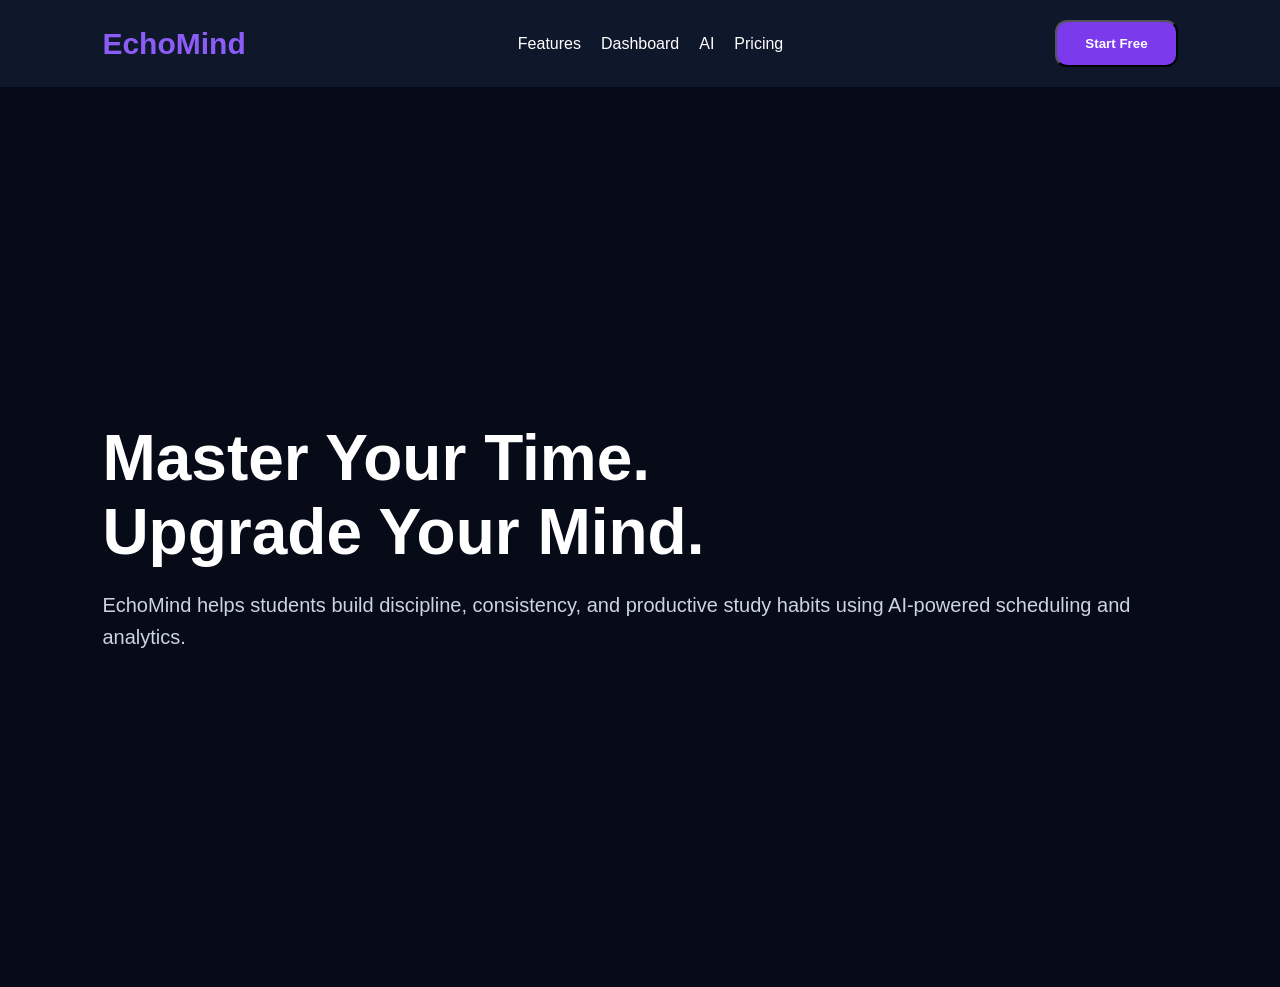
==== index.html @ 21b92cd4 "Refactor index.html for improved semantics Updated HTML structure by closing self-closing tags and r" ====
<!DOCTYPE html>
<html lang="en">
<head>
  <meta charset="UTF-8" />
  <meta name="viewport" content="width=device-width, initial-scale=1.0" />

  <title>EchoMind</title>

  <link rel="stylesheet" href="style.css" />

  <link rel="preconnect" href="https://fonts.googleapis.com">
  <link rel="preconnect" href="https://fonts.gstatic.com" crossorigin>

  <link href="https://fonts.googleapis.com/css2?family=Inter:wght@300;400;500;600;700;800&display=swap" rel="stylesheet">
</head>
<body>

  <header class="navbar">
    <div class="logo">EchoMind</div>

    <nav>
      <a href="#features">Features</a>
      <a href="#dashboard">Dashboard</a>
      <a href="#ai">AI</a>
      <a href="#pricing">Pricing</a>
    </nav>

    <button class="nav-btn">Start Free</button>
  </header>

  <section class="hero">

    <div class="hero-content">
      <h1>
        Master Your Time.<br>
        Upgrade Your Mind.
      </h1>

      <p>
        EchoMind helps students build discipline,
        consistency, and productive study habits using
        AI-powered scheduling and analytics.
      </p>

</html>
---- style.css ----
html{
  scroll-behavior:smooth;
}

*{
  margin:0;
  padding:0;
  box-sizing:border-box;
}

body{
  font-family:Arial,sans-serif;
  background:#070b17;
  color:white;
  overflow-x:hidden;
}

/* GLOW */

.bg-glow{
  position:fixed;
  width:600px;
  height:600px;
  background:#7c3aed;
  filter:blur(200px);
  opacity:0.25;
  top:-200px;
  right:-100px;
  z-index:-1;
}

/* NAVBAR */

.navbar{
  display:flex;
  justify-content:space-between;
  align-items:center;
  padding:20px 8%;
  background:#0f172a;
  position:sticky;
  top:0;
}

.logo{
  font-size:30px;
  font-weight:bold;
  color:#8b5cf6;
}

nav{
  display:flex;
  gap:20px;
}

nav a{
  color:white;
  text-decoration:none;
}

/* BUTTONS */

a{
  text-decoration:none;
}

.primary-btn,
.secondary-btn,
.nav-btn{
  display:inline-block;
  padding:14px 28px;
  border-radius:12px;
  font-weight:bold;
  transition:0.3s;
}

.primary-btn,
.nav-btn{
  background:#7c3aed;
  color:white;
}

.secondary-btn{
  border:1px solid white;
  color:white;
  background:transparent;
}

.primary-btn:hover,
.secondary-btn:hover,
.nav-btn:hover{
  transform:translateY(-3px);
}

/* HERO */

.hero{
  min-height:100vh;
  display:flex;
  justify-content:space-between;
  align-items:center;
  gap:50px;
  padding:100px 8%;
}

.hero-content{
  flex:1;
}

.hero h1{
  font-size:64px;
  margin-bottom:20px;
}

.hero p{
  font-size:20px;
  color:#cbd5e1;
  line-height:1.6;
}

.hero-buttons{
  margin-top:30px;
  display:flex;
  gap:20px;
}

.dashboard-preview{
  flex:1;
  display:flex;
  flex-direction:column;
  gap:20px;
}

.dashboard-card{
  background:#111827;
  padding:30px;
  border-radius:20px;
}

/* PROGRESS */

.progress-bar{
  width:100%;
  height:12px;
  background:#1e293b;
  border-radius:20px;
  margin:20px 0;
}

.progress{
  width:82%;
  height:100%;
  background:#22d3ee;
  border-radius:20px;
}

/* SECTIONS */

.features,
.dashboard-section,
.ai-section,
.testimonials,
.pricing,
.cta{
  padding:100px 8%;
}

.features h2,
.dashboard-section h2,
.ai-section h2,
.testimonials h2,
.pricing h2,
.cta h2{
  text-align:center;
  margin-bottom:50px;
  font-size:42px;
}

/* GRIDS */

.feature-grid,
.testimonial-grid,
.pricing-grid{
  display:grid;
  grid-template-columns:repeat(auto-fit,minmax(250px,1fr));
  gap:20px;
}

/* CARDS */

.feature-card,
.testimonial-card,
.price-card,
.chart-card,
.stat-box,
.chat-box{
  background:#111827;
  padding:30px;
  border-radius:20px;
  transition:0.3s;
}

.feature-card:hover,
.testimonial-card:hover,
.price-card:hover,
.dashboard-card:hover{
  transform:translateY(-10px);
}

/* DASHBOARD */

.dashboard-ui{
  display:flex;
  gap:20px;
}

.sidebar{
  width:220px;
  background:#111827;
  border-radius:20px;
  padding:30px;
}

.sidebar p{
  margin-bottom:20px;
}

.main-panel{
  flex:1;
}

.fake-chart{
  height:220px;
  border-radius:20px;
  margin-top:20px;
  background:linear-gradient(135deg,#7c3aed,#22d3ee);
}

.stats-grid{
  margin-top:20px;
  display:grid;
  grid-template-columns:repeat(auto-fit,minmax(200px,1fr));
  gap:20px;
}

/* AI CHAT */

.chat-box{
  max-width:700px;
  margin:auto;
}

.message{
  padding:18px;
  border-radius:16px;
  margin-bottom:20px;
}

.student{
  background:#1e293b;
}

.ai{
  background:#7c3aed;
}

/* FEATURED */

.featured{
  border:2px solid #22d3ee;
}

/* CTA */

.cta{
  text-align:center;
}

/* FOOTER */

footer{
  text-align:center;
  padding:50px;
  background:#0f172a;
}

/* MOBILE */

@media(max-width:900px){

  .hero{
    flex-direction:column;
    text-align:center;
  }

  .hero h1{
    font-size:42px;
  }

  .hero-buttons{
    justify-content:center;
  }

  .dashboard-ui{
    flex-direction:column;
  }

  nav{
    display:none;
  }

  .sidebar{
    width:100%;
  }

}
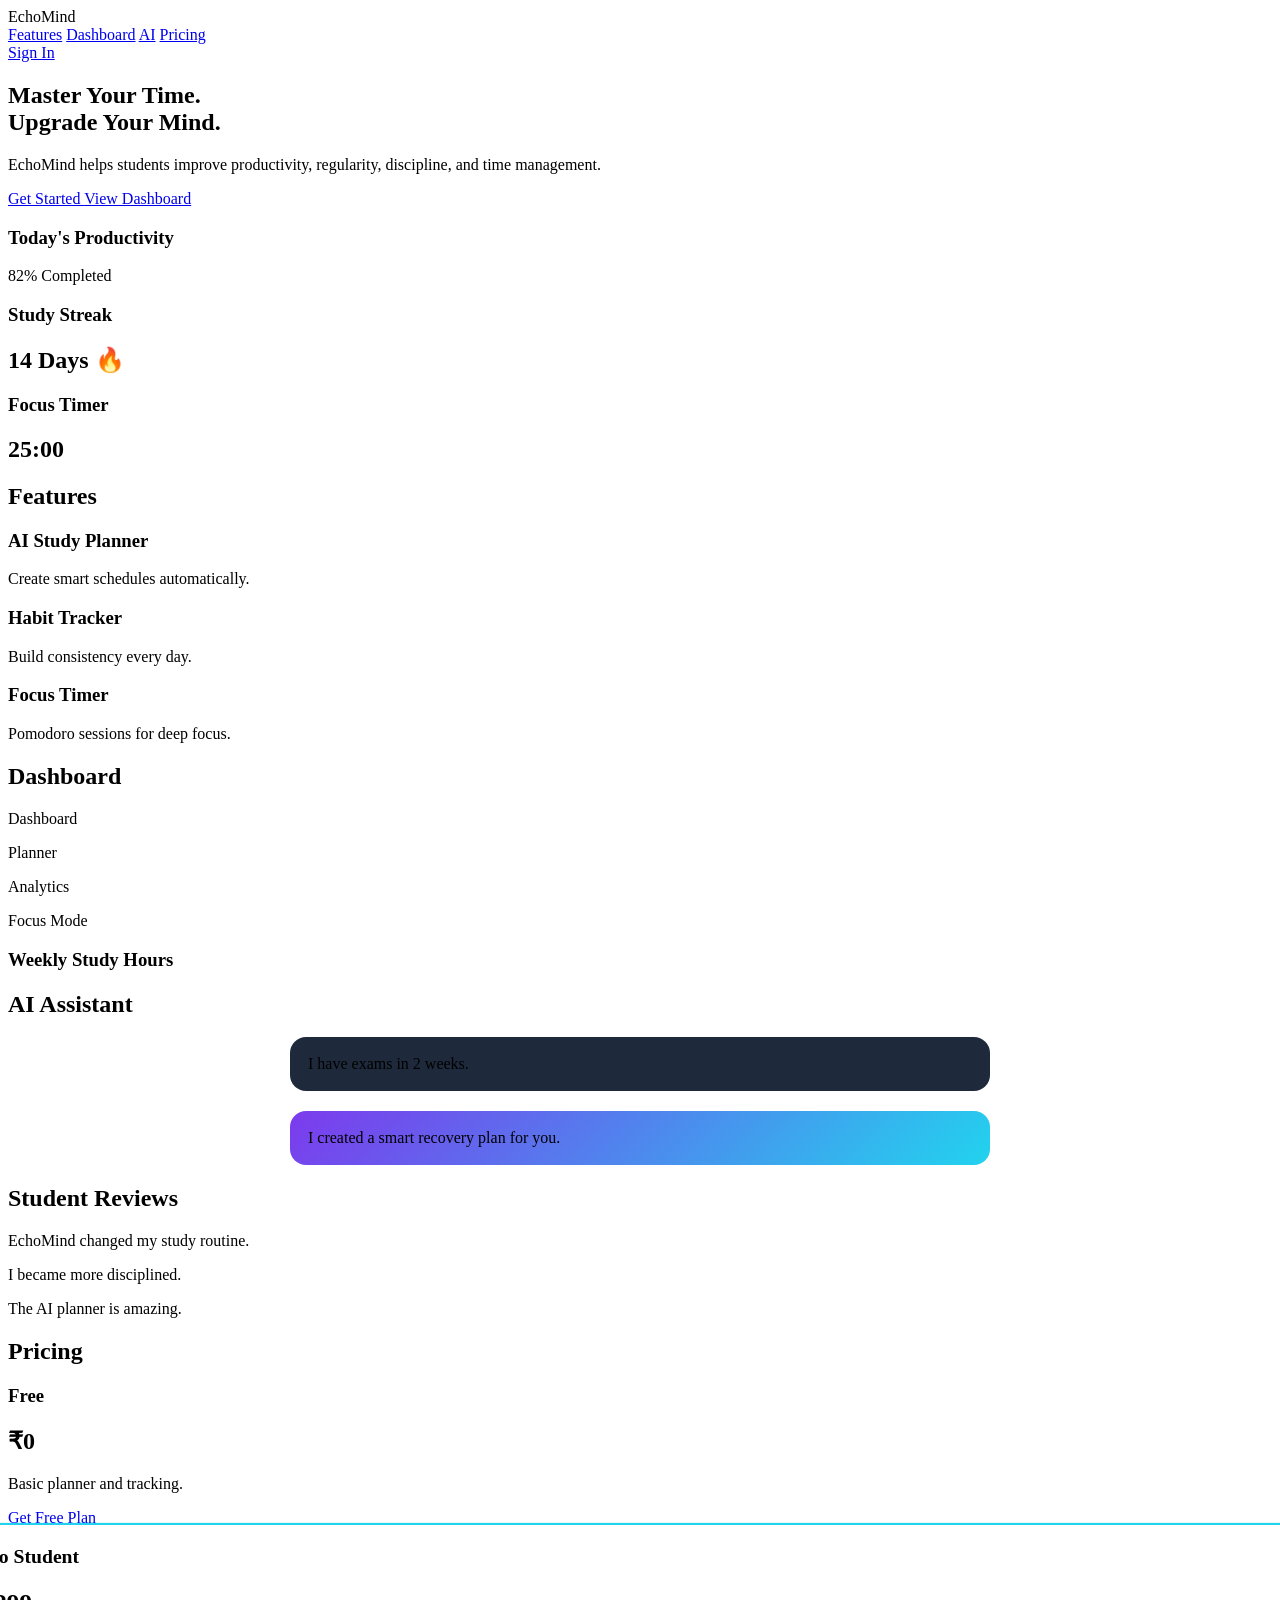
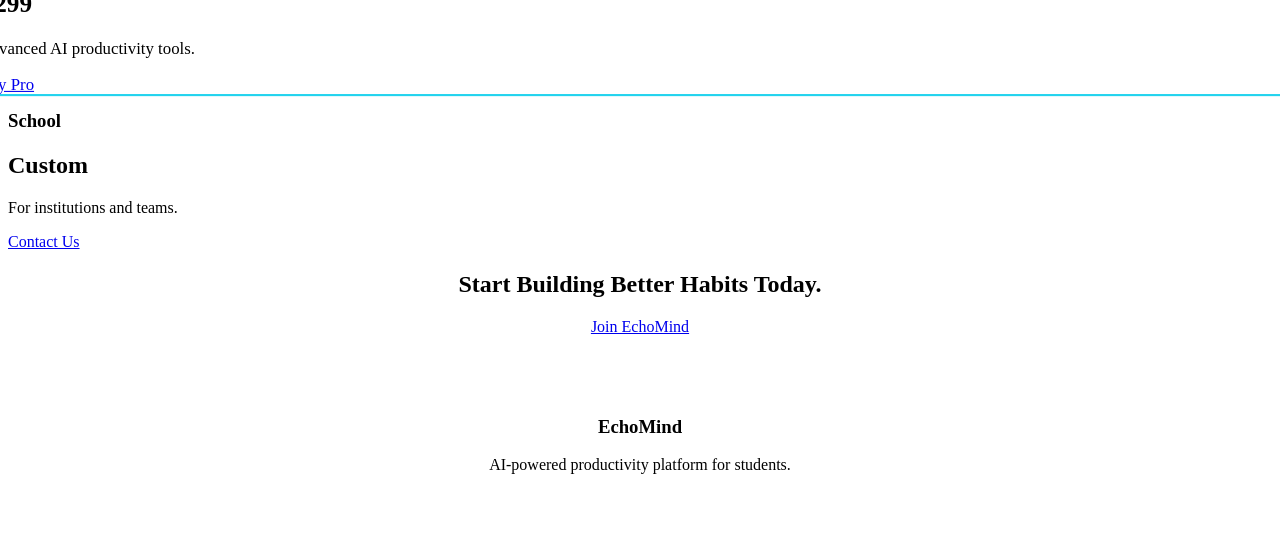
==== commit 0dd3306a: "Update index.html" ====
--- a/index.html
+++ b/index.html
@@ -1,45 +1,321 @@
+<!-- index.html -->
+
 <!DOCTYPE html>
 <html lang="en">
+
 <head>
-  <meta charset="UTF-8" />
-  <meta name="viewport" content="width=device-width, initial-scale=1.0" />
+
+  <meta charset="UTF-8">
+  <meta name="viewport" content="width=device-width, initial-scale=1.0">
 
   <title>EchoMind</title>
 
-  <link rel="stylesheet" href="style.css" />
-
-  <link rel="preconnect" href="https://fonts.googleapis.com">
-  <link rel="preconnect" href="https://fonts.gstatic.com" crossorigin>
-
-  <link href="https://fonts.googleapis.com/css2?family=Inter:wght@300;400;500;600;700;800&display=swap" rel="stylesheet">
+  <link rel="stylesheet" href="style.css">
+
 </head>
+
 <body>
 
+  <div class="bg-glow"></div>
+
+  <!-- NAVBAR -->
+
   <header class="navbar">
-    <div class="logo">EchoMind</div>
+
+    <div class="logo">
+      EchoMind
+    </div>
 
     <nav>
+
       <a href="#features">Features</a>
       <a href="#dashboard">Dashboard</a>
       <a href="#ai">AI</a>
       <a href="#pricing">Pricing</a>
+
     </nav>
 
-    <button class="nav-btn">Start Free</button>
+    <a href="login.html" class="nav-btn">
+      Sign In
+    </a>
+
   </header>
 
+  <!-- HERO -->
+
   <section class="hero">
 
     <div class="hero-content">
+
       <h1>
         Master Your Time.<br>
         Upgrade Your Mind.
       </h1>
 
       <p>
-        EchoMind helps students build discipline,
-        consistency, and productive study habits using
-        AI-powered scheduling and analytics.
+        EchoMind helps students improve productivity,
+        regularity, discipline, and time management.
       </p>
 
+      <div class="hero-buttons">
+
+        <a href="#features" class="primary-btn">
+          Get Started
+        </a>
+
+        <a href="#dashboard" class="secondary-btn">
+          View Dashboard
+        </a>
+
+      </div>
+
+    </div>
+
+    <div class="dashboard-preview">
+
+      <div class="dashboard-card">
+
+        <h3>Today's Productivity</h3>
+
+        <div class="progress-bar">
+          <div class="progress"></div>
+        </div>
+
+        <p>82% Completed</p>
+
+      </div>
+
+      <div class="dashboard-card">
+
+        <h3>Study Streak</h3>
+
+        <h2>14 Days 🔥</h2>
+
+      </div>
+
+      <div class="dashboard-card">
+
+        <h3>Focus Timer</h3>
+
+        <h2>25:00</h2>
+
+      </div>
+
+    </div>
+
+  </section>
+
+  <!-- FEATURES -->
+
+  <section class="features" id="features">
+
+    <h2>Features</h2>
+
+    <div class="feature-grid">
+
+      <div class="feature-card">
+
+        <h3>AI Study Planner</h3>
+
+        <p>Create smart schedules automatically.</p>
+
+      </div>
+
+      <div class="feature-card">
+
+        <h3>Habit Tracker</h3>
+
+        <p>Build consistency every day.</p>
+
+      </div>
+
+      <div class="feature-card">
+
+        <h3>Focus Timer</h3>
+
+        <p>Pomodoro sessions for deep focus.</p>
+
+      </div>
+
+    </div>
+
+  </section>
+
+  <!-- DASHBOARD -->
+
+  <section class="dashboard-section" id="dashboard">
+
+    <h2>Dashboard</h2>
+
+    <div class="dashboard-ui">
+
+      <div class="sidebar">
+
+        <p>Dashboard</p>
+        <p>Planner</p>
+        <p>Analytics</p>
+        <p>Focus Mode</p>
+
+      </div>
+
+      <div class="main-panel">
+
+        <div class="chart-card">
+
+          <h3>Weekly Study Hours</h3>
+
+          <div class="fake-chart"></div>
+
+        </div>
+
+      </div>
+
+    </div>
+
+  </section>
+
+  <!-- AI -->
+
+  <section class="ai-section" id="ai">
+
+    <h2>AI Assistant</h2>
+
+    <div class="chat-box">
+
+      <div class="message student">
+        I have exams in 2 weeks.
+      </div>
+
+      <div class="message ai">
+        I created a smart recovery plan for you.
+      </div>
+
+    </div>
+
+  </section>
+
+  <!-- TESTIMONIALS -->
+
+  <section class="testimonials">
+
+    <h2>Student Reviews</h2>
+
+    <div class="testimonial-grid">
+
+      <div class="testimonial-card">
+
+        <p>
+          EchoMind changed my study routine.
+        </p>
+
+      </div>
+
+      <div class="testimonial-card">
+
+        <p>
+          I became more disciplined.
+        </p>
+
+      </div>
+
+      <div class="testimonial-card">
+
+        <p>
+          The AI planner is amazing.
+        </p>
+
+      </div>
+
+    </div>
+
+  </section>
+
+  <!-- PRICING -->
+
+  <section class="pricing" id="pricing">
+
+    <h2>Pricing</h2>
+
+    <div class="pricing-grid">
+
+      <div class="price-card">
+
+        <h3>Free</h3>
+
+        <h1>₹0</h1>
+
+        <p>
+          Basic planner and tracking.
+        </p>
+
+        <a href="login.html" class="primary-btn">
+          Get Free Plan
+        </a>
+
+      </div>
+
+      <div class="price-card featured">
+
+        <h3>Pro Student</h3>
+
+        <h1>₹299</h1>
+
+        <p>
+          Advanced AI productivity tools.
+        </p>
+
+        <a href="https://buy.stripe.com" target="_blank" class="primary-btn">
+          Buy Pro
+        </a>
+
+      </div>
+
+      <div class="price-card">
+
+        <h3>School</h3>
+
+        <h1>Custom</h1>
+
+        <p>
+          For institutions and teams.
+        </p>
+
+        <a href="mailto:echomind@gmail.com" class="primary-btn">
+          Contact Us
+        </a>
+
+      </div>
+
+    </div>
+
+  </section>
+
+  <!-- CTA -->
+
+  <section class="cta">
+
+    <h2>
+      Start Building Better Habits Today.
+    </h2>
+
+    <a href="login.html" class="primary-btn">
+      Join EchoMind
+    </a>
+
+  </section>
+
+  <!-- FOOTER -->
+
+  <footer>
+
+    <h3>EchoMind</h3>
+
+    <p>
+      AI-powered productivity platform for students.
+    </p>
+
+  </footer>
+
+</body>
+
 </html>
--- a/style.css
+++ b/style.css
@@ -1,248 +1,10 @@
-html{
-  scroll-behavior:smooth;
-}
-
 *{
-  margin:0;
-  padding:0;
-  box-sizing:border-box;
-}
-
-body{
-  font-family:Arial,sans-serif;
-  background:#070b17;
-  color:white;
-  overflow-x:hidden;
-}
-
-/* GLOW */
-
-.bg-glow{
-  position:fixed;
-  width:600px;
-  height:600px;
-  background:#7c3aed;
-  filter:blur(200px);
-  opacity:0.25;
-  top:-200px;
-  right:-100px;
-  z-index:-1;
-}
-
-/* NAVBAR */
-
-.navbar{
-  display:flex;
-  justify-content:space-between;
-  align-items:center;
-  padding:20px 8%;
-  background:#0f172a;
-  position:sticky;
-  top:0;
-}
-
-.logo{
-  font-size:30px;
-  font-weight:bold;
-  color:#8b5cf6;
-}
-
-nav{
-  display:flex;
-  gap:20px;
-}
-
-nav a{
-  color:white;
-  text-decoration:none;
-}
-
-/* BUTTONS */
-
-a{
-  text-decoration:none;
-}
-
-.primary-btn,
-.secondary-btn,
-.nav-btn{
-  display:inline-block;
-  padding:14px 28px;
-  border-radius:12px;
-  font-weight:bold;
-  transition:0.3s;
-}
-
-.primary-btn,
-.nav-btn{
-  background:#7c3aed;
-  color:white;
-}
-
-.secondary-btn{
-  border:1px solid white;
-  color:white;
-  background:transparent;
-}
-
-.primary-btn:hover,
-.secondary-btn:hover,
-.nav-btn:hover{
-  transform:translateY(-3px);
-}
-
-/* HERO */
-
-.hero{
-  min-height:100vh;
-  display:flex;
-  justify-content:space-between;
-  align-items:center;
-  gap:50px;
-  padding:100px 8%;
-}
-
-.hero-content{
-  flex:1;
-}
-
-.hero h1{
-  font-size:64px;
-  margin-bottom:20px;
-}
-
-.hero p{
-  font-size:20px;
-  color:#cbd5e1;
-  line-height:1.6;
-}
-
-.hero-buttons{
-  margin-top:30px;
-  display:flex;
-  gap:20px;
-}
-
-.dashboard-preview{
-  flex:1;
-  display:flex;
-  flex-direction:column;
-  gap:20px;
-}
-
-.dashboard-card{
-  background:#111827;
-  padding:30px;
-  border-radius:20px;
-}
-
-/* PROGRESS */
-
-.progress-bar{
-  width:100%;
-  height:12px;
-  background:#1e293b;
-  border-radius:20px;
-  margin:20px 0;
-}
-
-.progress{
-  width:82%;
-  height:100%;
-  background:#22d3ee;
-  border-radius:20px;
-}
-
-/* SECTIONS */
-
-.features,
-.dashboard-section,
-.ai-section,
-.testimonials,
-.pricing,
-.cta{
-  padding:100px 8%;
-}
-
-.features h2,
-.dashboard-section h2,
-.ai-section h2,
-.testimonials h2,
-.pricing h2,
-.cta h2{
-  text-align:center;
-  margin-bottom:50px;
-  font-size:42px;
-}
-
-/* GRIDS */
-
-.feature-grid,
-.testimonial-grid,
-.pricing-grid{
-  display:grid;
-  grid-template-columns:repeat(auto-fit,minmax(250px,1fr));
-  gap:20px;
-}
-
-/* CARDS */
-
-.feature-card,
-.testimonial-card,
-.price-card,
-.chart-card,
-.stat-box,
-.chat-box{
-  background:#111827;
-  padding:30px;
-  border-radius:20px;
-  transition:0.3s;
-}
-
-.feature-card:hover,
-.testimonial-card:hover,
-.price-card:hover,
-.dashboard-card:hover{
-  transform:translateY(-10px);
-}
-
-/* DASHBOARD */
-
-.dashboard-ui{
-  display:flex;
-  gap:20px;
-}
-
-.sidebar{
-  width:220px;
-  background:#111827;
-  border-radius:20px;
-  padding:30px;
-}
-
-.sidebar p{
-  margin-bottom:20px;
-}
-
-.main-panel{
-  flex:1;
-}
-
-.fake-chart{
-  height:220px;
-  border-radius:20px;
-  margin-top:20px;
-  background:linear-gradient(135deg,#7c3aed,#22d3ee);
-}
-
 .stats-grid{
-  margin-top:20px;
+  margin-top:25px;
   display:grid;
   grid-template-columns:repeat(auto-fit,minmax(200px,1fr));
   gap:20px;
 }
-
-/* AI CHAT */
 
 .chat-box{
   max-width:700px;
@@ -260,30 +22,23 @@
 }
 
 .ai{
-  background:#7c3aed;
+  background:linear-gradient(135deg,#7c3aed,#22d3ee);
 }
-
-/* FEATURED */
 
 .featured{
   border:2px solid #22d3ee;
+  transform:scale(1.05);
 }
-
-/* CTA */
 
 .cta{
   text-align:center;
 }
 
-/* FOOTER */
-
 footer{
   text-align:center;
-  padding:50px;
-  background:#0f172a;
+  padding:60px 20px;
+  border-top:1px solid rgba(255,255,255,0.08);
 }
-
-/* MOBILE */
 
 @media(max-width:900px){
 
@@ -293,7 +48,7 @@
   }
 
   .hero h1{
-    font-size:42px;
+    font-size:52px;
   }
 
   .hero-buttons{
@@ -308,8 +63,4 @@
     display:none;
   }
 
-  .sidebar{
-    width:100%;
-  }
-
 }
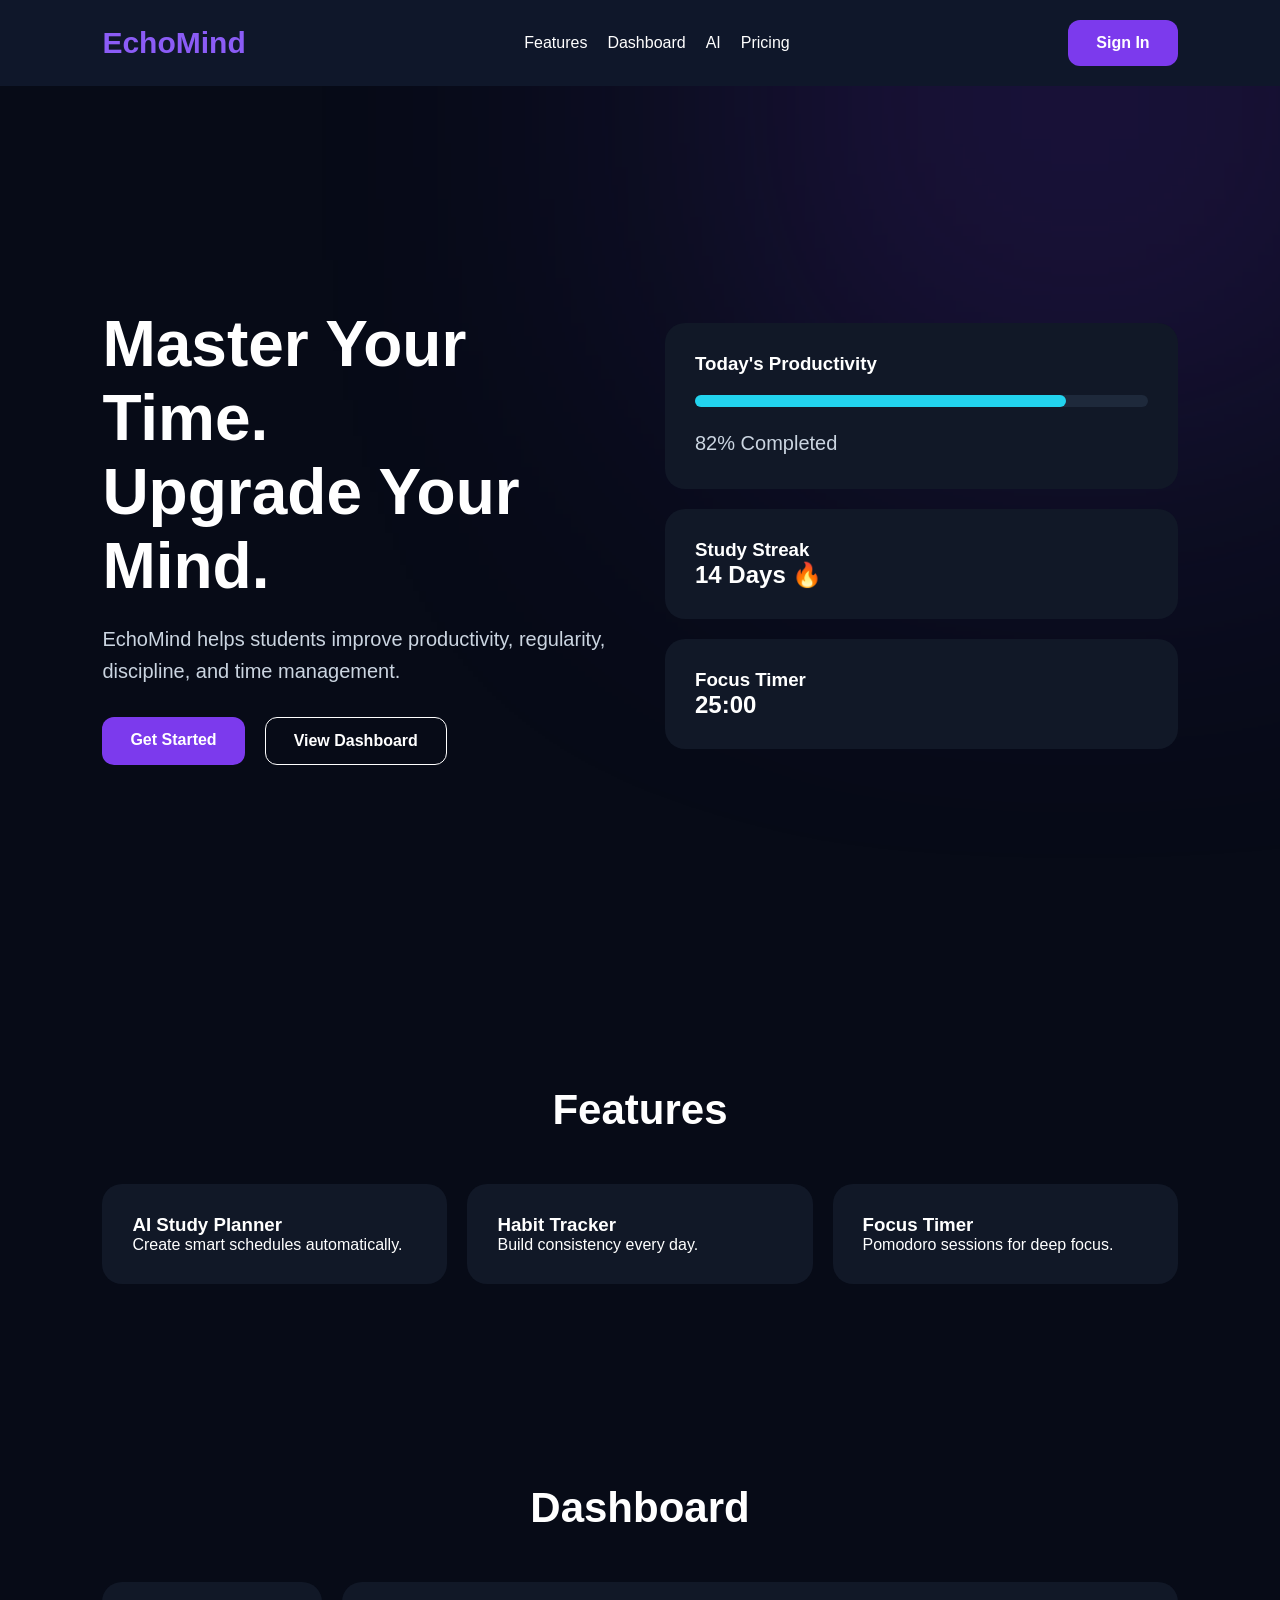
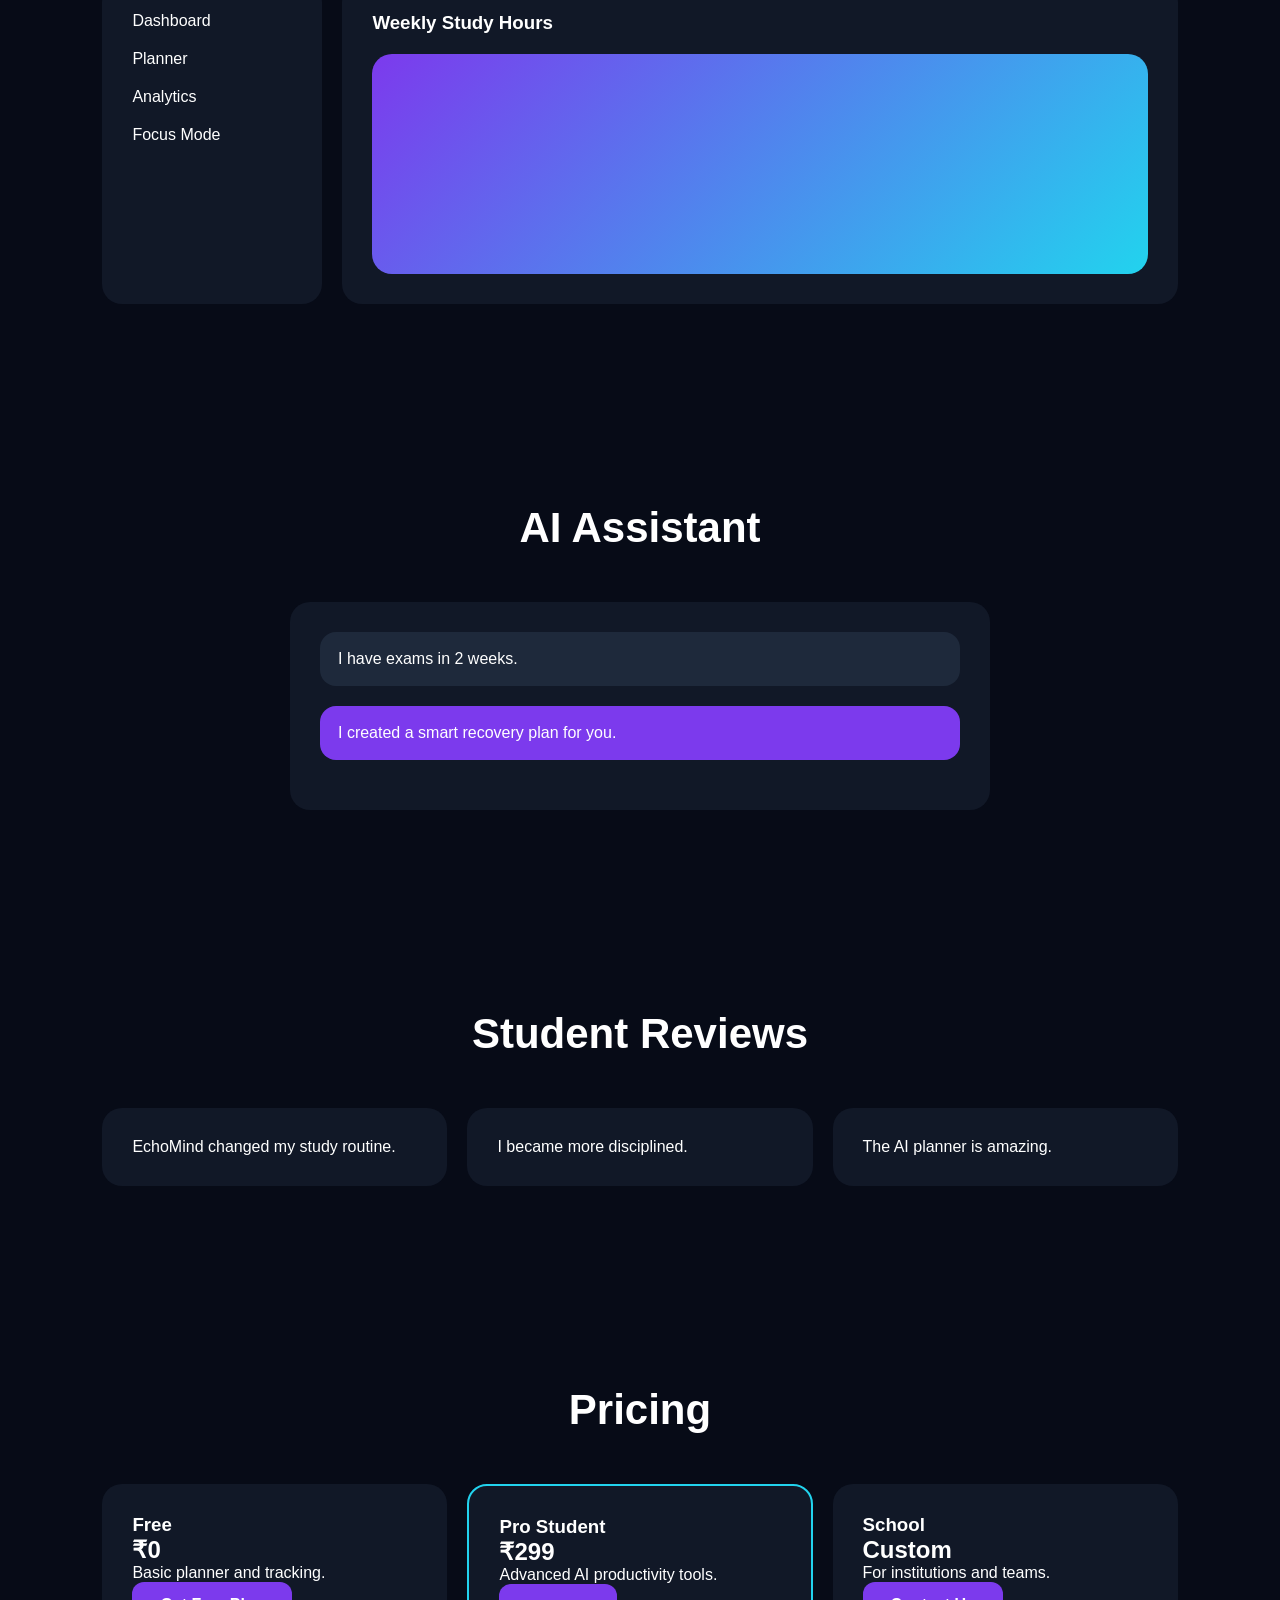
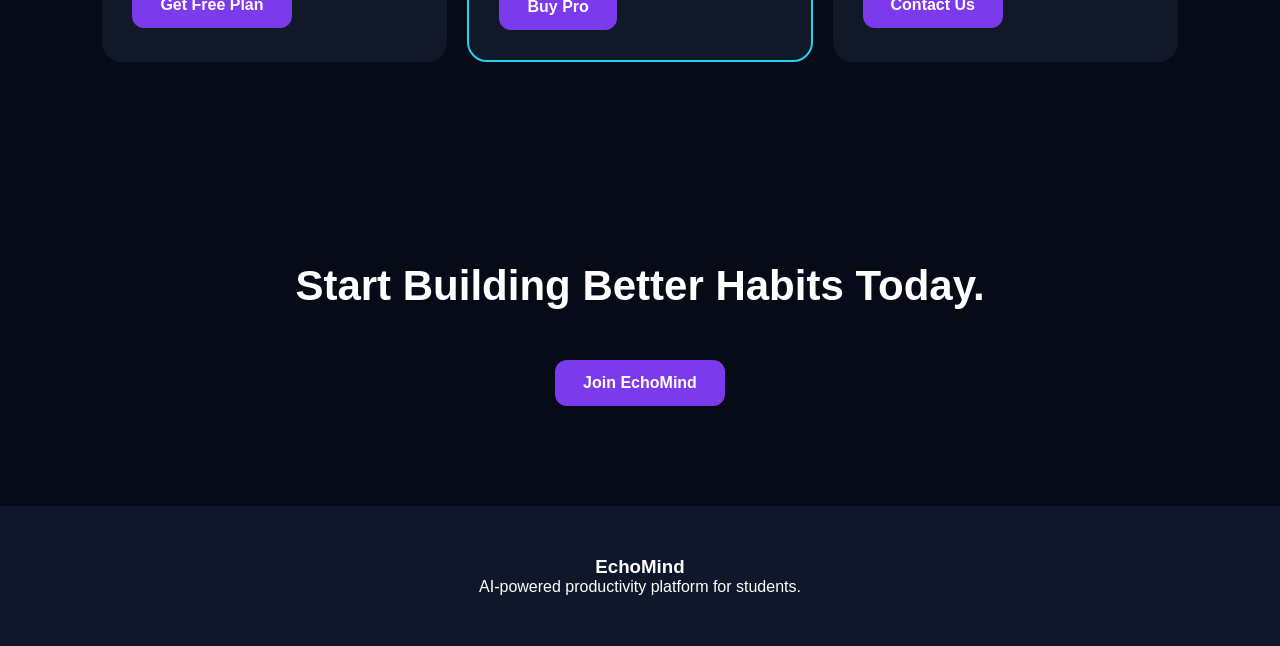
==== commit 8cd5d82f: "Update index.html" ====
--- a/index.html
+++ b/index.html
@@ -13,7 +13,7 @@
   <link rel="stylesheet" href="style.css">
 
 </head>
-
+<script src="script.js"></script>
 <body>
 
   <div class="bg-glow"></div>
--- a/style.css
+++ b/style.css
@@ -1,10 +1,249 @@
+/* style.css */
+
+html{
+  scroll-behavior:smooth;
+}
+
 *{
-.stats-grid{
-  margin-top:25px;
+  margin:0;
+  padding:0;
+  box-sizing:border-box;
+}
+
+body{
+  font-family:Arial,sans-serif;
+  background:#070b17;
+  color:white;
+  overflow-x:hidden;
+}
+
+/* GLOW */
+
+.bg-glow{
+  position:fixed;
+  width:600px;
+  height:600px;
+  background:#7c3aed;
+  filter:blur(200px);
+  opacity:0.25;
+  top:-200px;
+  right:-100px;
+  z-index:-1;
+}
+
+/* NAVBAR */
+
+.navbar{
+  display:flex;
+  justify-content:space-between;
+  align-items:center;
+  padding:20px 8%;
+  background:#0f172a;
+  position:sticky;
+  top:0;
+  z-index:100;
+}
+
+.logo{
+  font-size:30px;
+  font-weight:bold;
+  color:#8b5cf6;
+}
+
+nav{
+  display:flex;
+  gap:20px;
+}
+
+nav a{
+  color:white;
+  text-decoration:none;
+}
+
+/* BUTTONS */
+
+a{
+  text-decoration:none;
+}
+
+.primary-btn,
+.secondary-btn,
+.nav-btn{
+  display:inline-block;
+  padding:14px 28px;
+  border-radius:12px;
+  font-weight:bold;
+  transition:0.3s;
+  cursor:pointer;
+}
+
+.primary-btn,
+.nav-btn{
+  background:#7c3aed;
+  color:white;
+}
+
+.secondary-btn{
+  border:1px solid white;
+  color:white;
+  background:transparent;
+}
+
+.primary-btn:hover,
+.secondary-btn:hover,
+.nav-btn:hover{
+  transform:translateY(-3px);
+}
+
+/* HERO */
+
+.hero{
+  min-height:100vh;
+  display:flex;
+  justify-content:space-between;
+  align-items:center;
+  gap:50px;
+  padding:100px 8%;
+}
+
+.hero-content{
+  flex:1;
+}
+
+.hero h1{
+  font-size:64px;
+  margin-bottom:20px;
+}
+
+.hero p{
+  font-size:20px;
+  color:#cbd5e1;
+  line-height:1.6;
+}
+
+.hero-buttons{
+  margin-top:30px;
+  display:flex;
+  gap:20px;
+}
+
+.dashboard-preview{
+  flex:1;
+  display:flex;
+  flex-direction:column;
+  gap:20px;
+}
+
+.dashboard-card{
+  background:#111827;
+  padding:30px;
+  border-radius:20px;
+  transition:0.3s;
+}
+
+.dashboard-card:hover{
+  transform:translateY(-10px);
+}
+
+/* PROGRESS */
+
+.progress-bar{
+  width:100%;
+  height:12px;
+  background:#1e293b;
+  border-radius:20px;
+  margin:20px 0;
+}
+
+.progress{
+  width:82%;
+  height:100%;
+  background:#22d3ee;
+  border-radius:20px;
+}
+
+/* SECTIONS */
+
+.features,
+.dashboard-section,
+.ai-section,
+.testimonials,
+.pricing,
+.cta{
+  padding:100px 8%;
+}
+
+.features h2,
+.dashboard-section h2,
+.ai-section h2,
+.testimonials h2,
+.pricing h2,
+.cta h2{
+  text-align:center;
+  margin-bottom:50px;
+  font-size:42px;
+}
+
+/* GRIDS */
+
+.feature-grid,
+.testimonial-grid,
+.pricing-grid{
   display:grid;
-  grid-template-columns:repeat(auto-fit,minmax(200px,1fr));
-  gap:20px;
-}
+  grid-template-columns:repeat(auto-fit,minmax(250px,1fr));
+  gap:20px;
+}
+
+/* CARDS */
+
+.feature-card,
+.testimonial-card,
+.price-card,
+.chart-card,
+.chat-box{
+  background:#111827;
+  padding:30px;
+  border-radius:20px;
+  transition:0.3s;
+}
+
+.feature-card:hover,
+.testimonial-card:hover,
+.price-card:hover,
+.chart-card:hover{
+  transform:translateY(-10px);
+}
+
+/* DASHBOARD */
+
+.dashboard-ui{
+  display:flex;
+  gap:20px;
+}
+
+.sidebar{
+  width:220px;
+  background:#111827;
+  border-radius:20px;
+  padding:30px;
+}
+
+.sidebar p{
+  margin-bottom:20px;
+}
+
+.main-panel{
+  flex:1;
+}
+
+.fake-chart{
+  height:220px;
+  border-radius:20px;
+  margin-top:20px;
+  background:linear-gradient(135deg,#7c3aed,#22d3ee);
+}
+
+/* AI */
 
 .chat-box{
   max-width:700px;
@@ -22,23 +261,30 @@
 }
 
 .ai{
-  background:linear-gradient(135deg,#7c3aed,#22d3ee);
-}
+  background:#7c3aed;
+}
+
+/* FEATURED */
 
 .featured{
   border:2px solid #22d3ee;
-  transform:scale(1.05);
-}
+}
+
+/* CTA */
 
 .cta{
   text-align:center;
 }
 
+/* FOOTER */
+
 footer{
   text-align:center;
-  padding:60px 20px;
-  border-top:1px solid rgba(255,255,255,0.08);
-}
+  padding:50px;
+  background:#0f172a;
+}
+
+/* MOBILE */
 
 @media(max-width:900px){
 
@@ -48,7 +294,7 @@
   }
 
   .hero h1{
-    font-size:52px;
+    font-size:42px;
   }
 
   .hero-buttons{
@@ -63,4 +309,8 @@
     display:none;
   }
 
-}
+  .sidebar{
+    width:100%;
+  }
+
+}
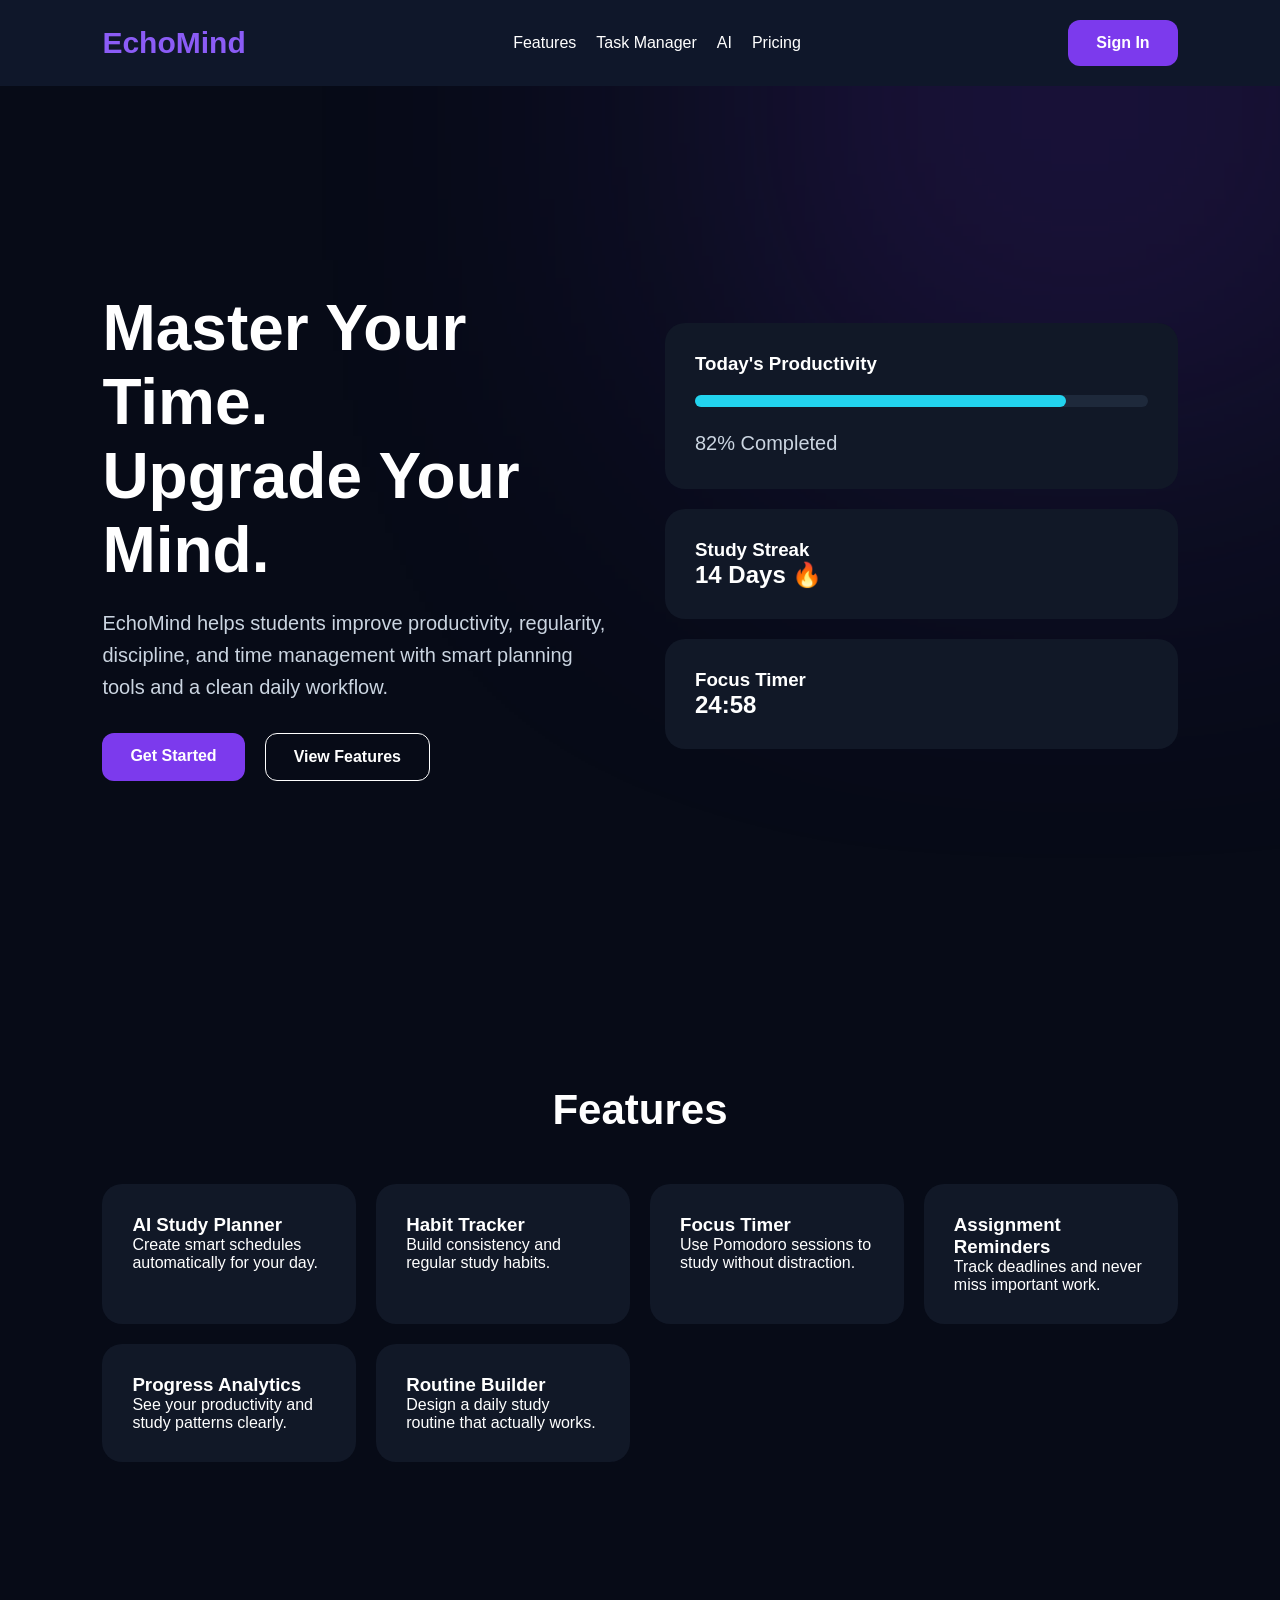
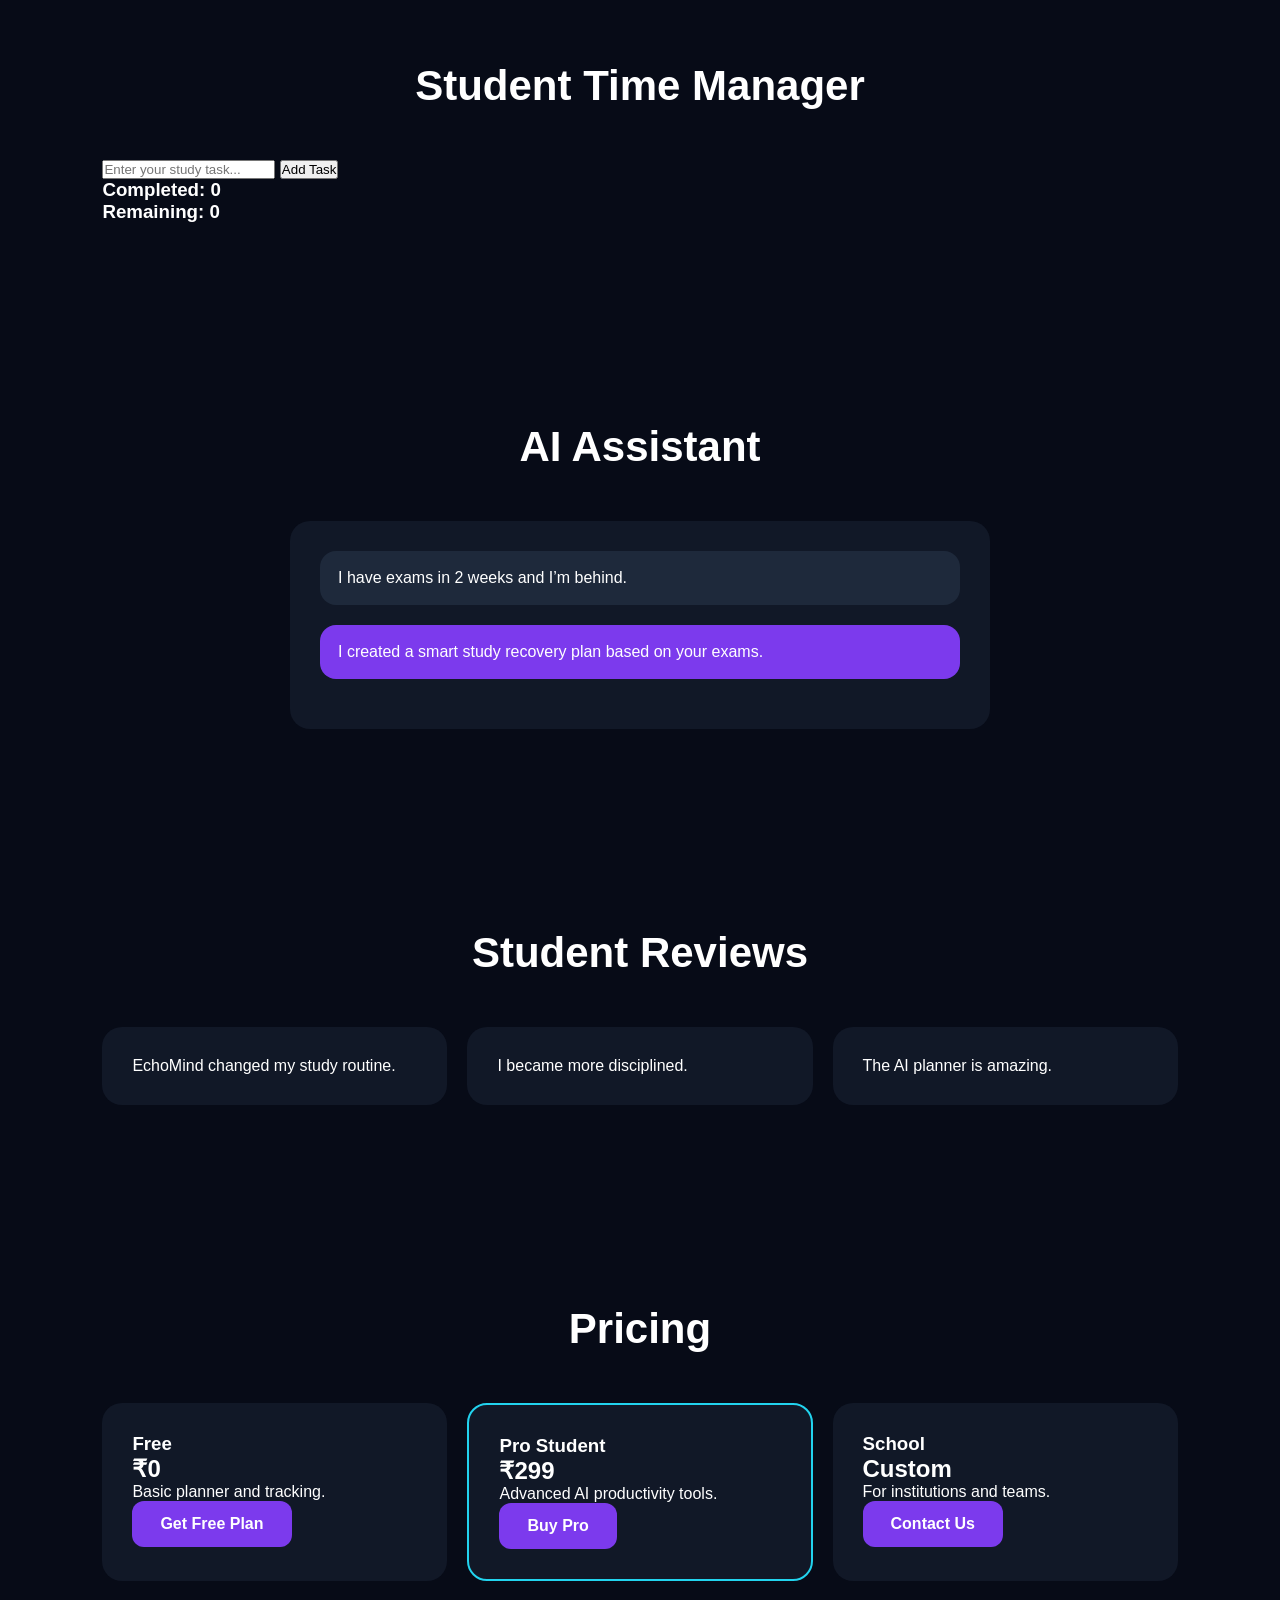
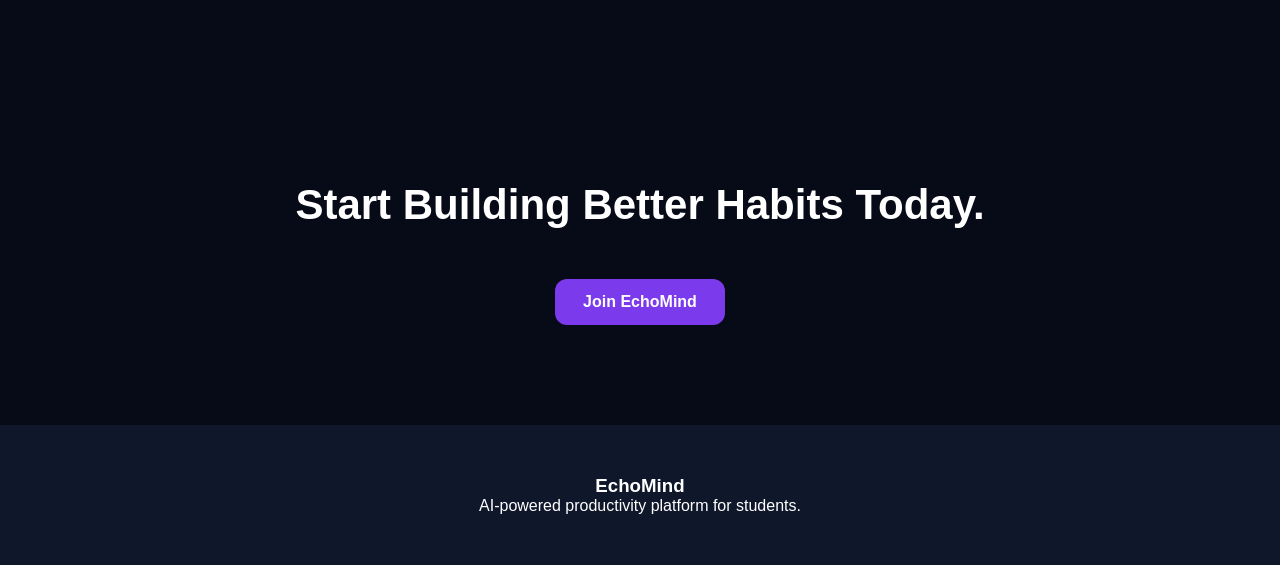
==== commit 8141a2d3: "Refactor text and update section titles in index.html Updated various text elements for clarity and " ====
--- a/index.html
+++ b/index.html
@@ -13,7 +13,7 @@
   <link rel="stylesheet" href="style.css">
 
 </head>
-<script src="script.js"></script>
+
 <body>
 
   <div class="bg-glow"></div>
@@ -27,12 +27,10 @@
     </div>
 
     <nav>
-
       <a href="#features">Features</a>
-      <a href="#dashboard">Dashboard</a>
+      <a href="#dashboard">Task Manager</a>
       <a href="#ai">AI</a>
       <a href="#pricing">Pricing</a>
-
     </nav>
 
     <a href="login.html" class="nav-btn">
@@ -54,17 +52,18 @@
 
       <p>
         EchoMind helps students improve productivity,
-        regularity, discipline, and time management.
+        regularity, discipline, and time management with
+        smart planning tools and a clean daily workflow.
       </p>
 
       <div class="hero-buttons">
 
-        <a href="#features" class="primary-btn">
+        <a href="#dashboard" class="primary-btn">
           Get Started
         </a>
 
-        <a href="#dashboard" class="secondary-btn">
-          View Dashboard
+        <a href="#features" class="secondary-btn">
+          View Features
         </a>
 
       </div>
@@ -74,7 +73,6 @@
     <div class="dashboard-preview">
 
       <div class="dashboard-card">
-
         <h3>Today's Productivity</h3>
 
         <div class="progress-bar">
@@ -82,23 +80,16 @@
         </div>
 
         <p>82% Completed</p>
-
       </div>
 
       <div class="dashboard-card">
-
         <h3>Study Streak</h3>
-
         <h2>14 Days 🔥</h2>
-
       </div>
 
       <div class="dashboard-card">
-
         <h3>Focus Timer</h3>
-
         <h2>25:00</h2>
-
       </div>
 
     </div>
@@ -114,61 +105,76 @@
     <div class="feature-grid">
 
       <div class="feature-card">
-
         <h3>AI Study Planner</h3>
-
-        <p>Create smart schedules automatically.</p>
-
-      </div>
-
-      <div class="feature-card">
-
+        <p>Create smart schedules automatically for your day.</p>
+      </div>
+
+      <div class="feature-card">
         <h3>Habit Tracker</h3>
-
-        <p>Build consistency every day.</p>
-
-      </div>
-
-      <div class="feature-card">
-
+        <p>Build consistency and regular study habits.</p>
+      </div>
+
+      <div class="feature-card">
         <h3>Focus Timer</h3>
-
-        <p>Pomodoro sessions for deep focus.</p>
-
-      </div>
-
-    </div>
-
-  </section>
-
-  <!-- DASHBOARD -->
+        <p>Use Pomodoro sessions to study without distraction.</p>
+      </div>
+
+      <div class="feature-card">
+        <h3>Assignment Reminders</h3>
+        <p>Track deadlines and never miss important work.</p>
+      </div>
+
+      <div class="feature-card">
+        <h3>Progress Analytics</h3>
+        <p>See your productivity and study patterns clearly.</p>
+      </div>
+
+      <div class="feature-card">
+        <h3>Routine Builder</h3>
+        <p>Design a daily study routine that actually works.</p>
+      </div>
+
+    </div>
+
+  </section>
+
+  <!-- TASK MANAGER / DASHBOARD -->
 
   <section class="dashboard-section" id="dashboard">
 
-    <h2>Dashboard</h2>
-
-    <div class="dashboard-ui">
-
-      <div class="sidebar">
-
-        <p>Dashboard</p>
-        <p>Planner</p>
-        <p>Analytics</p>
-        <p>Focus Mode</p>
-
-      </div>
-
-      <div class="main-panel">
-
-        <div class="chart-card">
-
-          <h3>Weekly Study Hours</h3>
-
-          <div class="fake-chart"></div>
-
-        </div>
-
-      </div>
+    <h2>Student Time Manager</h2>
+
+    <div class="task-app">
+
+      <div class="task-input-area">
+
+        <input
+          type="text"
+          id="taskInput"
+          placeholder="Enter your study task..."
+        >
+
+        <button id="addTaskBtn">
+          Add Task
+        </button>
+
+      </div>
+
+      <div class="task-stats">
+
+        <h3>
+          Completed:
+          <span id="completedCount">0</span>
+        </h3>
+
+        <h3>
+          Remaining:
+          <span id="remainingCount">0</span>
+        </h3>
+
+      </div>
+
+      <ul id="taskList"></ul>
 
     </div>
 
@@ -183,11 +189,11 @@
     <div class="chat-box">
 
       <div class="message student">
-        I have exams in 2 weeks.
+        I have exams in 2 weeks and I’m behind.
       </div>
 
       <div class="message ai">
-        I created a smart recovery plan for you.
+        I created a smart study recovery plan based on your exams.
       </div>
 
     </div>
@@ -203,27 +209,15 @@
     <div class="testimonial-grid">
 
       <div class="testimonial-card">
-
-        <p>
-          EchoMind changed my study routine.
-        </p>
-
+        <p>EchoMind changed my study routine.</p>
       </div>
 
       <div class="testimonial-card">
-
-        <p>
-          I became more disciplined.
-        </p>
-
+        <p>I became more disciplined.</p>
       </div>
 
       <div class="testimonial-card">
-
-        <p>
-          The AI planner is amazing.
-        </p>
-
+        <p>The AI planner is amazing.</p>
       </div>
 
     </div>
@@ -241,12 +235,8 @@
       <div class="price-card">
 
         <h3>Free</h3>
-
         <h1>₹0</h1>
-
-        <p>
-          Basic planner and tracking.
-        </p>
+        <p>Basic planner and tracking.</p>
 
         <a href="login.html" class="primary-btn">
           Get Free Plan
@@ -257,12 +247,8 @@
       <div class="price-card featured">
 
         <h3>Pro Student</h3>
-
         <h1>₹299</h1>
-
-        <p>
-          Advanced AI productivity tools.
-        </p>
+        <p>Advanced AI productivity tools.</p>
 
         <a href="https://buy.stripe.com" target="_blank" class="primary-btn">
           Buy Pro
@@ -273,12 +259,8 @@
       <div class="price-card">
 
         <h3>School</h3>
-
         <h1>Custom</h1>
-
-        <p>
-          For institutions and teams.
-        </p>
+        <p>For institutions and teams.</p>
 
         <a href="mailto:echomind@gmail.com" class="primary-btn">
           Contact Us
@@ -316,6 +298,8 @@
 
   </footer>
 
+  <script src="script.js"></script>
+
 </body>
 
 </html>
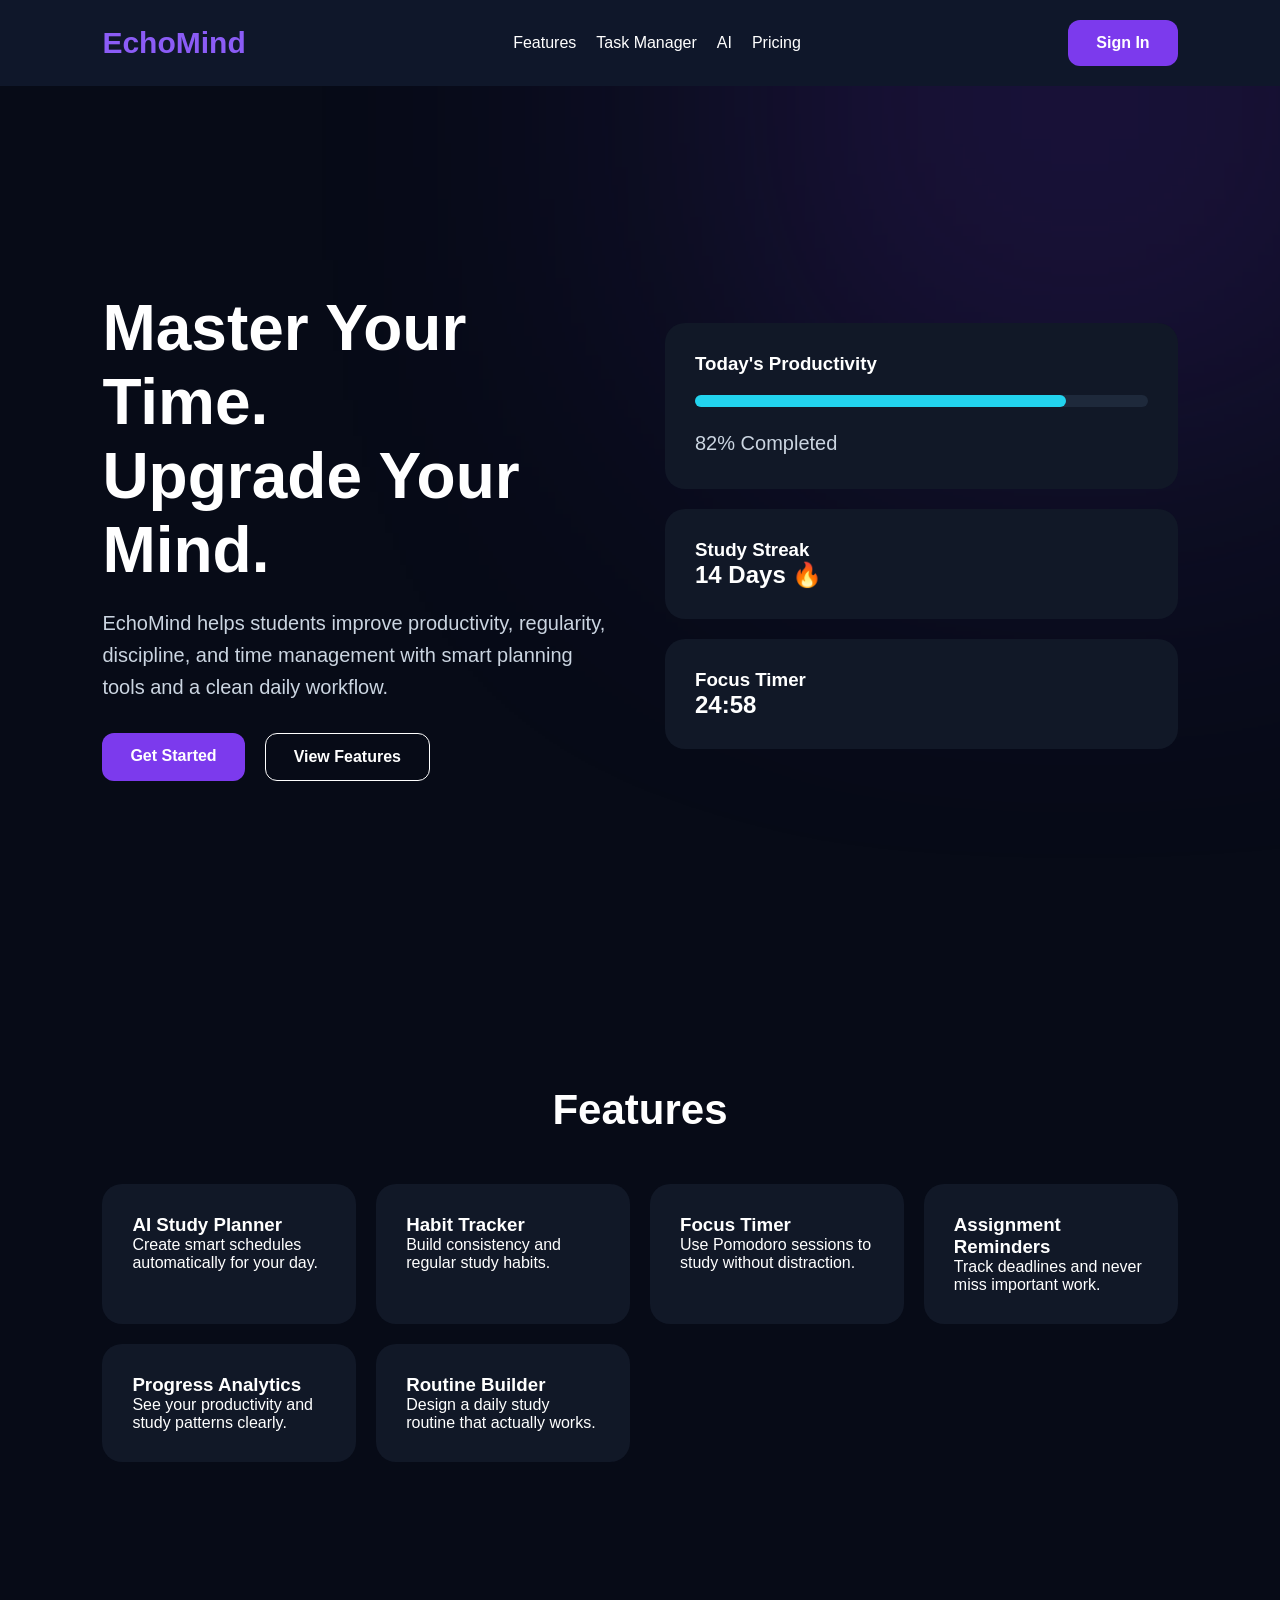
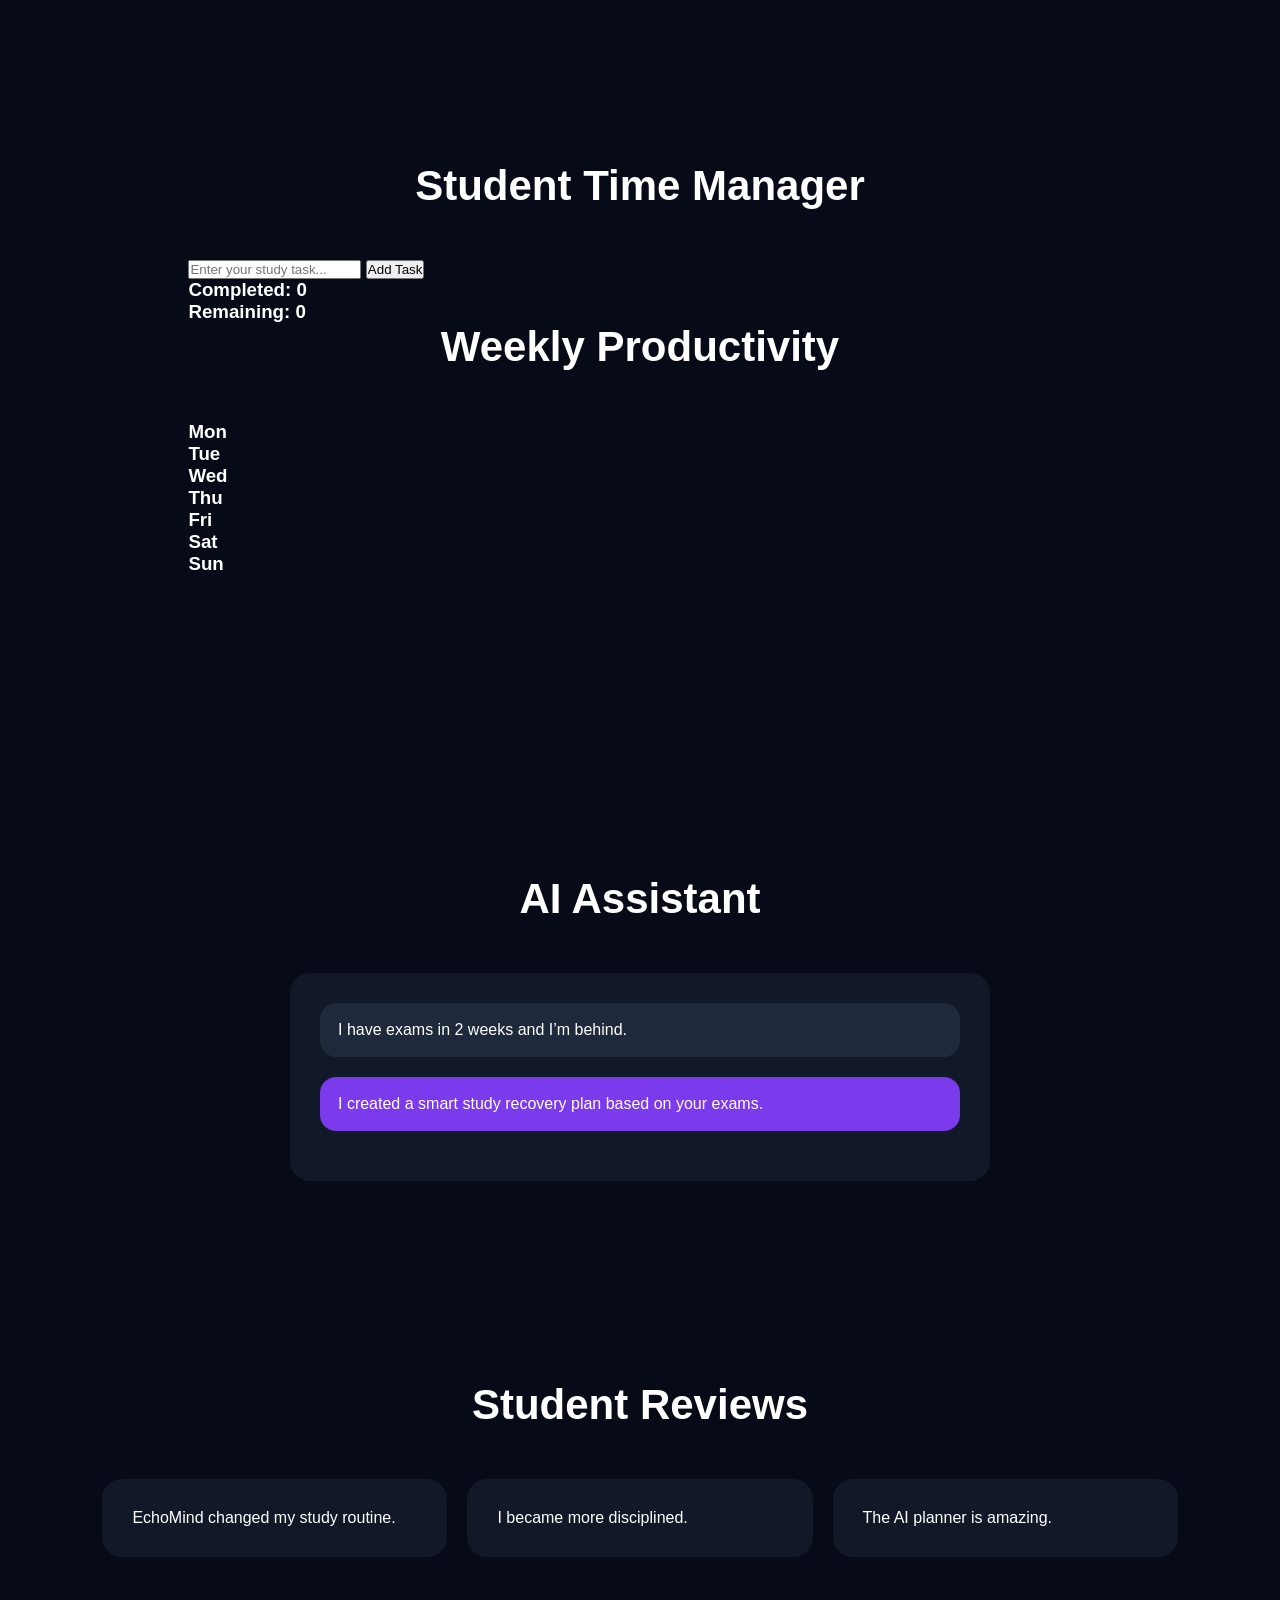
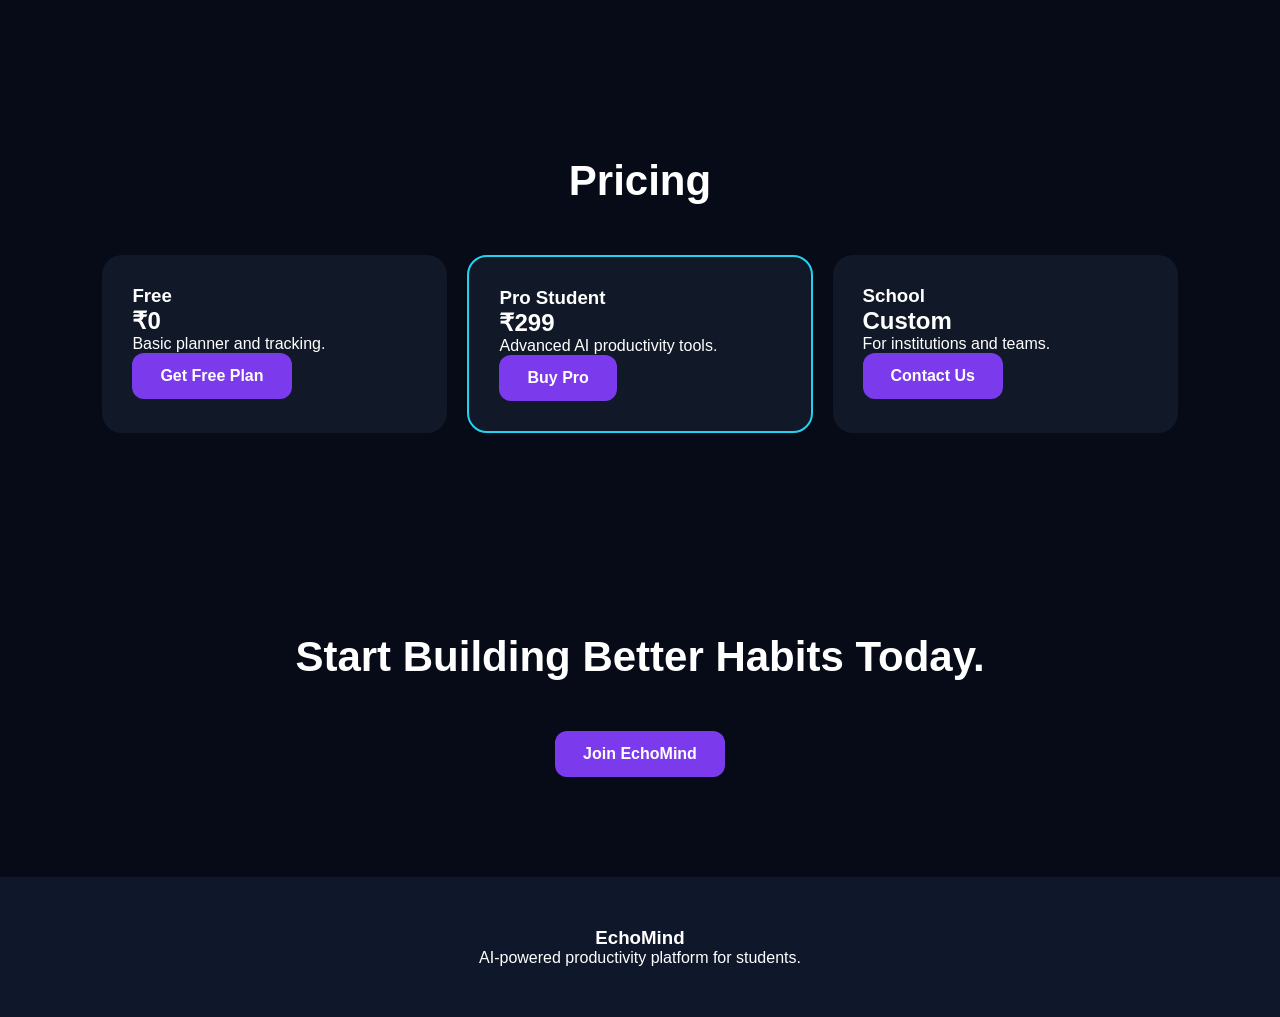
==== commit 5a8ddcd5: "Update index.html" ====
--- a/index.html
+++ b/index.html
@@ -142,41 +142,114 @@
 
   <section class="dashboard-section" id="dashboard">
 
-    <h2>Student Time Manager</h2>
-
-    <div class="task-app">
-
-      <div class="task-input-area">
-
-        <input
-          type="text"
-          id="taskInput"
-          placeholder="Enter your study task..."
-        >
-
-        <button id="addTaskBtn">
-          Add Task
-        </button>
-
-      </div>
-
-      <div class="task-stats">
-
-        <h3>
-          Completed:
-          <span id="completedCount">0</span>
-        </h3>
-
-        <h3>
-          Remaining:
-          <span id="remainingCount">0</span>
-        </h3>
-
-      </div>
-
-      <ul id="taskList"></ul>
-
-    </div>
+<!-- TASK MANAGER / WEEKLY TRACKER -->
+
+<section class="dashboard-section" id="dashboard">
+
+  <h2>Student Time Manager</h2>
+
+  <div class="task-app">
+
+    <!-- TASK INPUT -->
+
+    <div class="task-input-area">
+
+      <input
+        type="text"
+        id="taskInput"
+        placeholder="Enter your study task..."
+      >
+
+      <button id="addTaskBtn">
+        Add Task
+      </button>
+
+    </div>
+
+    <!-- STATS -->
+
+    <div class="task-stats">
+
+      <h3>
+        Completed:
+        <span id="completedCount">0</span>
+      </h3>
+
+      <h3>
+        Remaining:
+        <span id="remainingCount">0</span>
+      </h3>
+
+    </div>
+
+    <!-- TASK LIST -->
+
+    <ul id="taskList"></ul>
+
+    <!-- WEEKLY TRACKER -->
+
+    <div class="weekly-section">
+
+      <h2>Weekly Productivity</h2>
+
+      <div class="weekly-grid">
+
+        <div class="day-card">
+          <h3>Mon</h3>
+          <div class="week-bar">
+            <div class="week-fill mon-fill"></div>
+          </div>
+        </div>
+
+        <div class="day-card">
+          <h3>Tue</h3>
+          <div class="week-bar">
+            <div class="week-fill tue-fill"></div>
+          </div>
+        </div>
+
+        <div class="day-card">
+          <h3>Wed</h3>
+          <div class="week-bar">
+            <div class="week-fill wed-fill"></div>
+          </div>
+        </div>
+
+        <div class="day-card">
+          <h3>Thu</h3>
+          <div class="week-bar">
+            <div class="week-fill thu-fill"></div>
+          </div>
+        </div>
+
+        <div class="day-card">
+          <h3>Fri</h3>
+          <div class="week-bar">
+            <div class="week-fill fri-fill"></div>
+          </div>
+        </div>
+
+        <div class="day-card">
+          <h3>Sat</h3>
+          <div class="week-bar">
+            <div class="week-fill sat-fill"></div>
+          </div>
+        </div>
+
+        <div class="day-card">
+          <h3>Sun</h3>
+          <div class="week-bar">
+            <div class="week-fill sun-fill"></div>
+          </div>
+        </div>
+
+      </div>
+
+    </div>
+
+  </div>
+
+</section>
 
   </section>
 
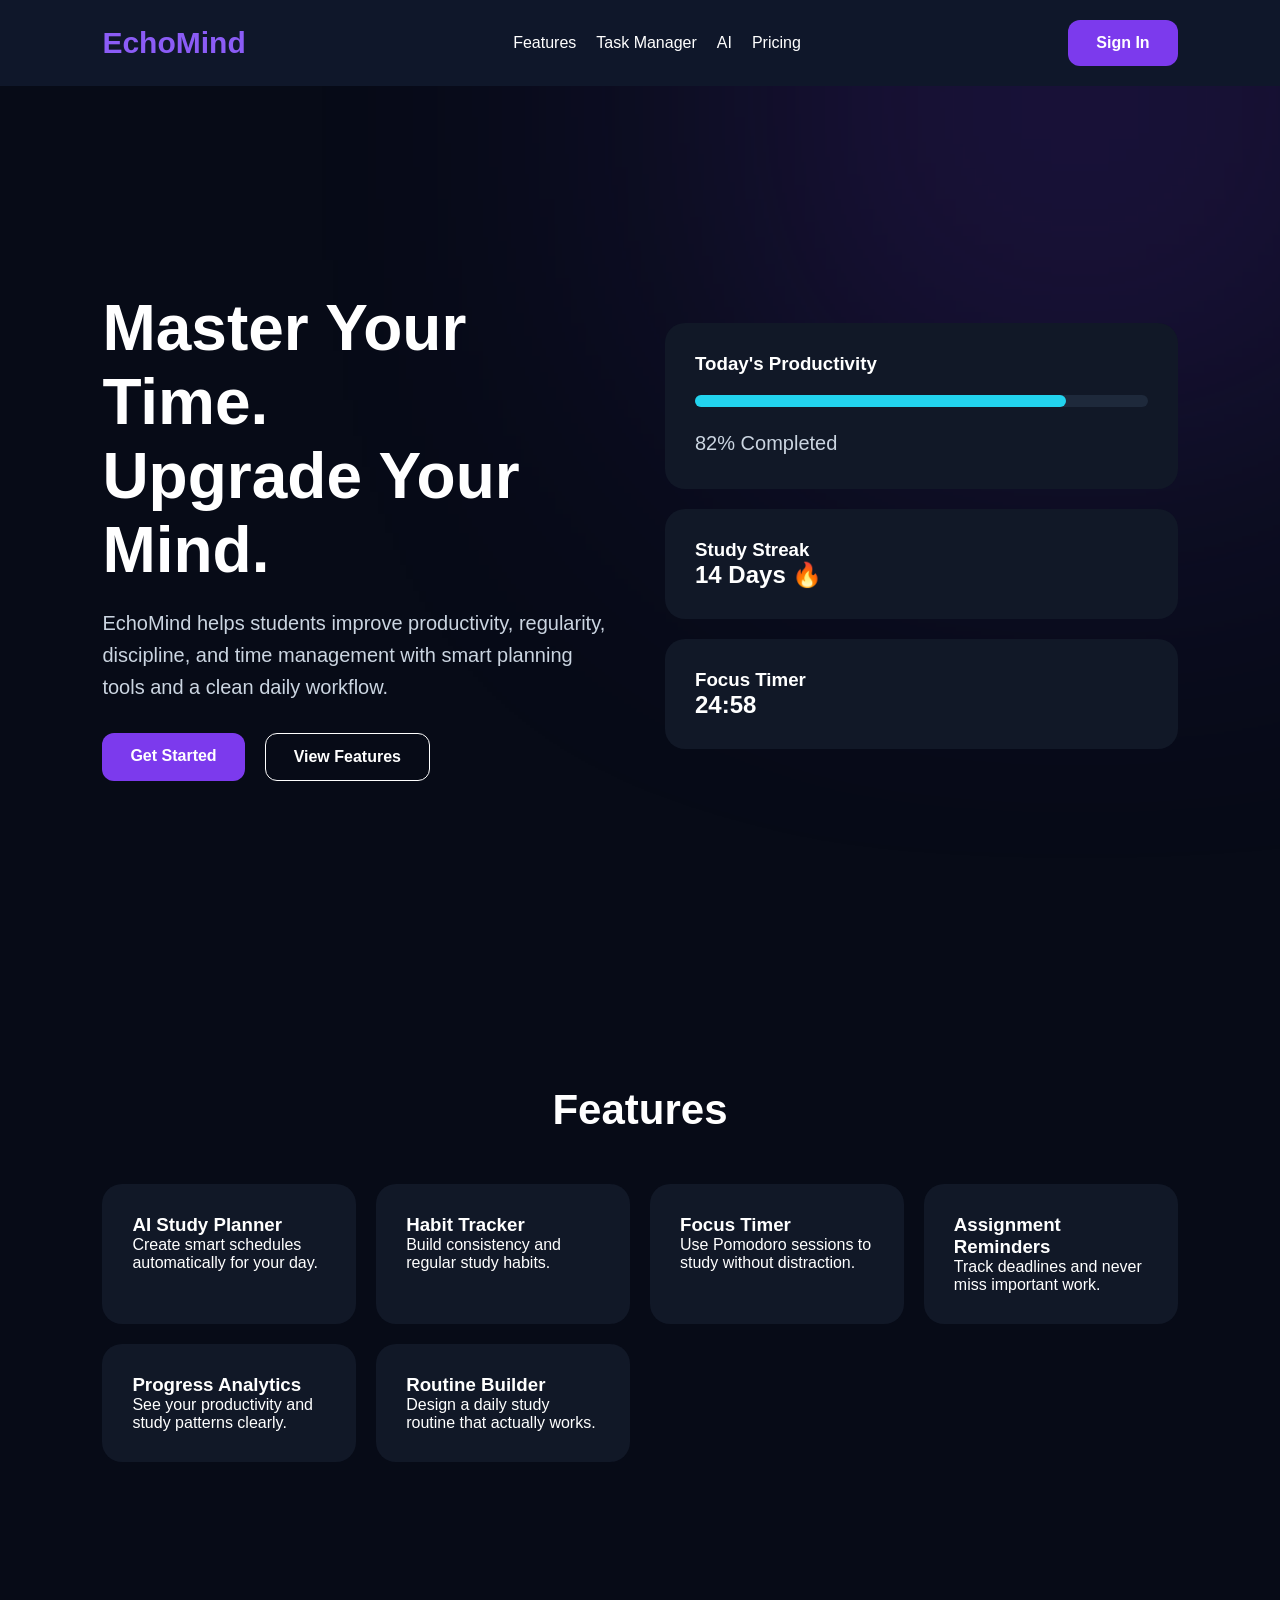
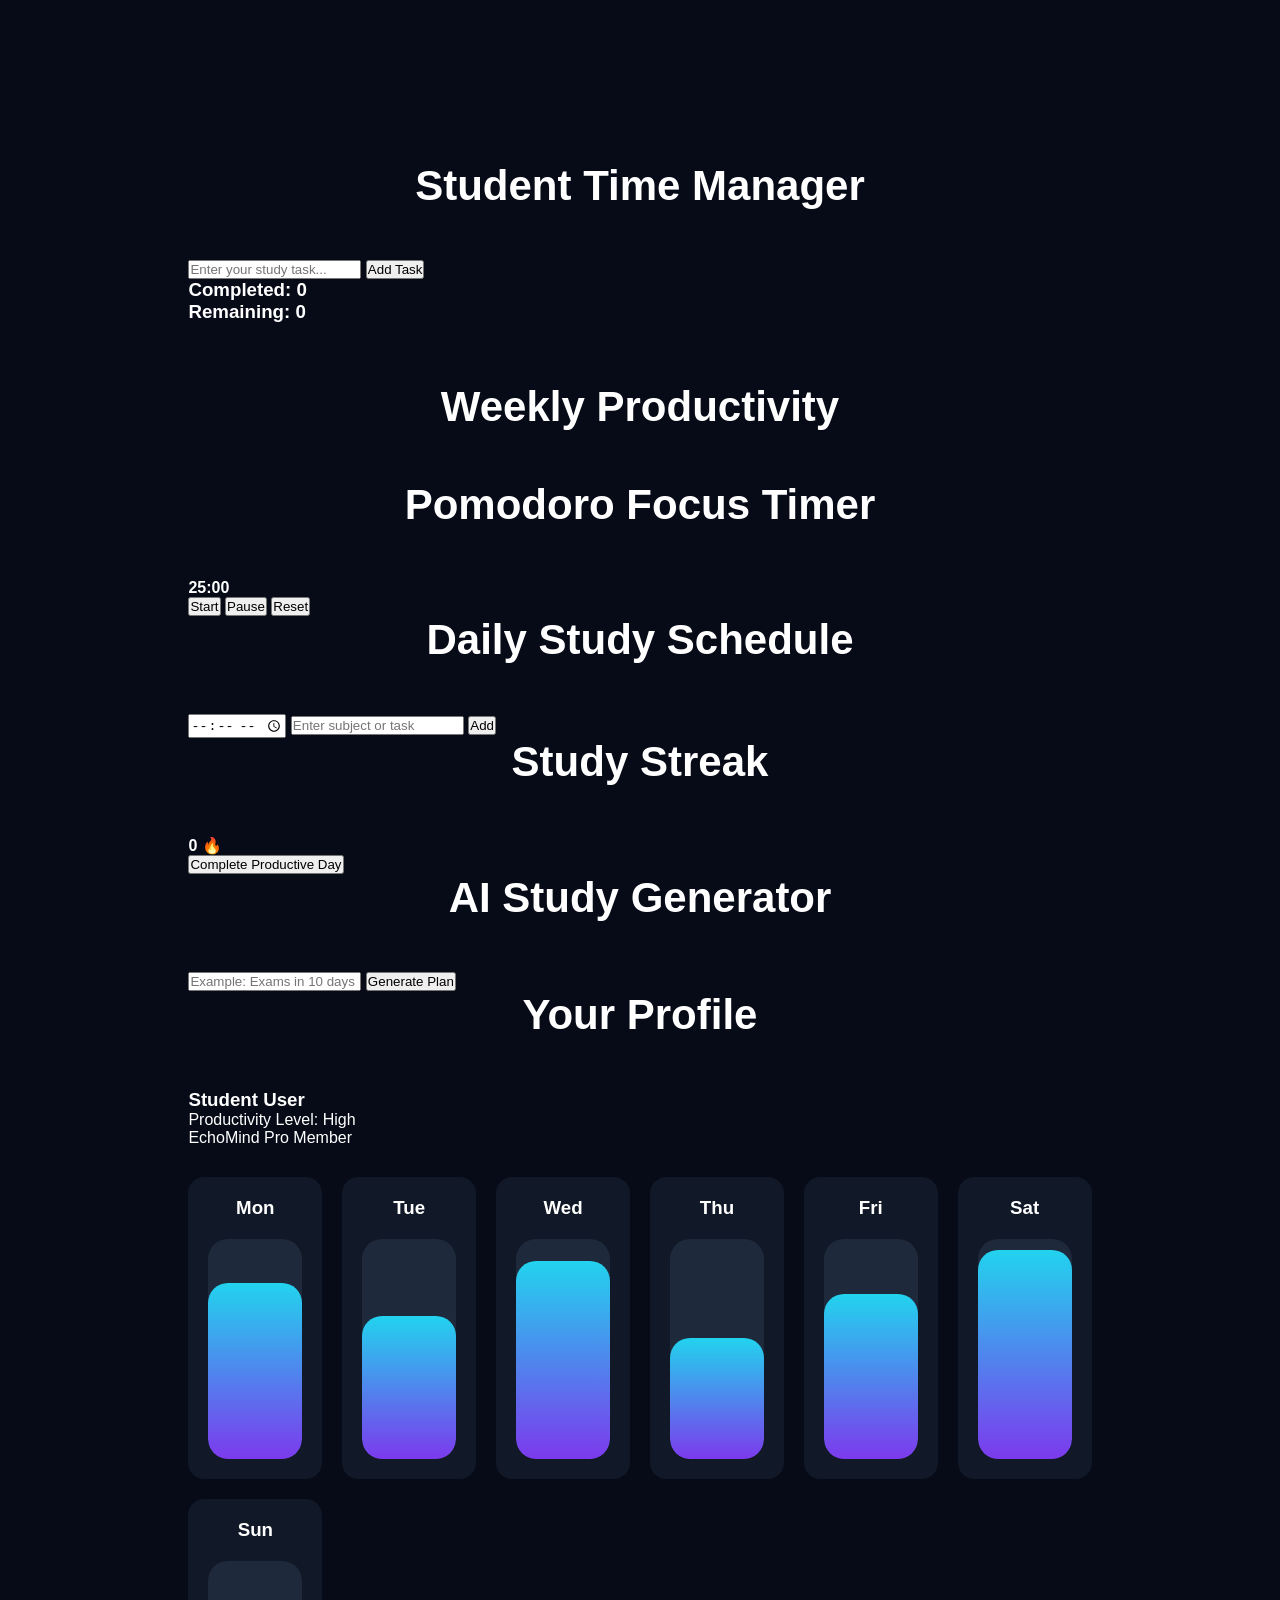
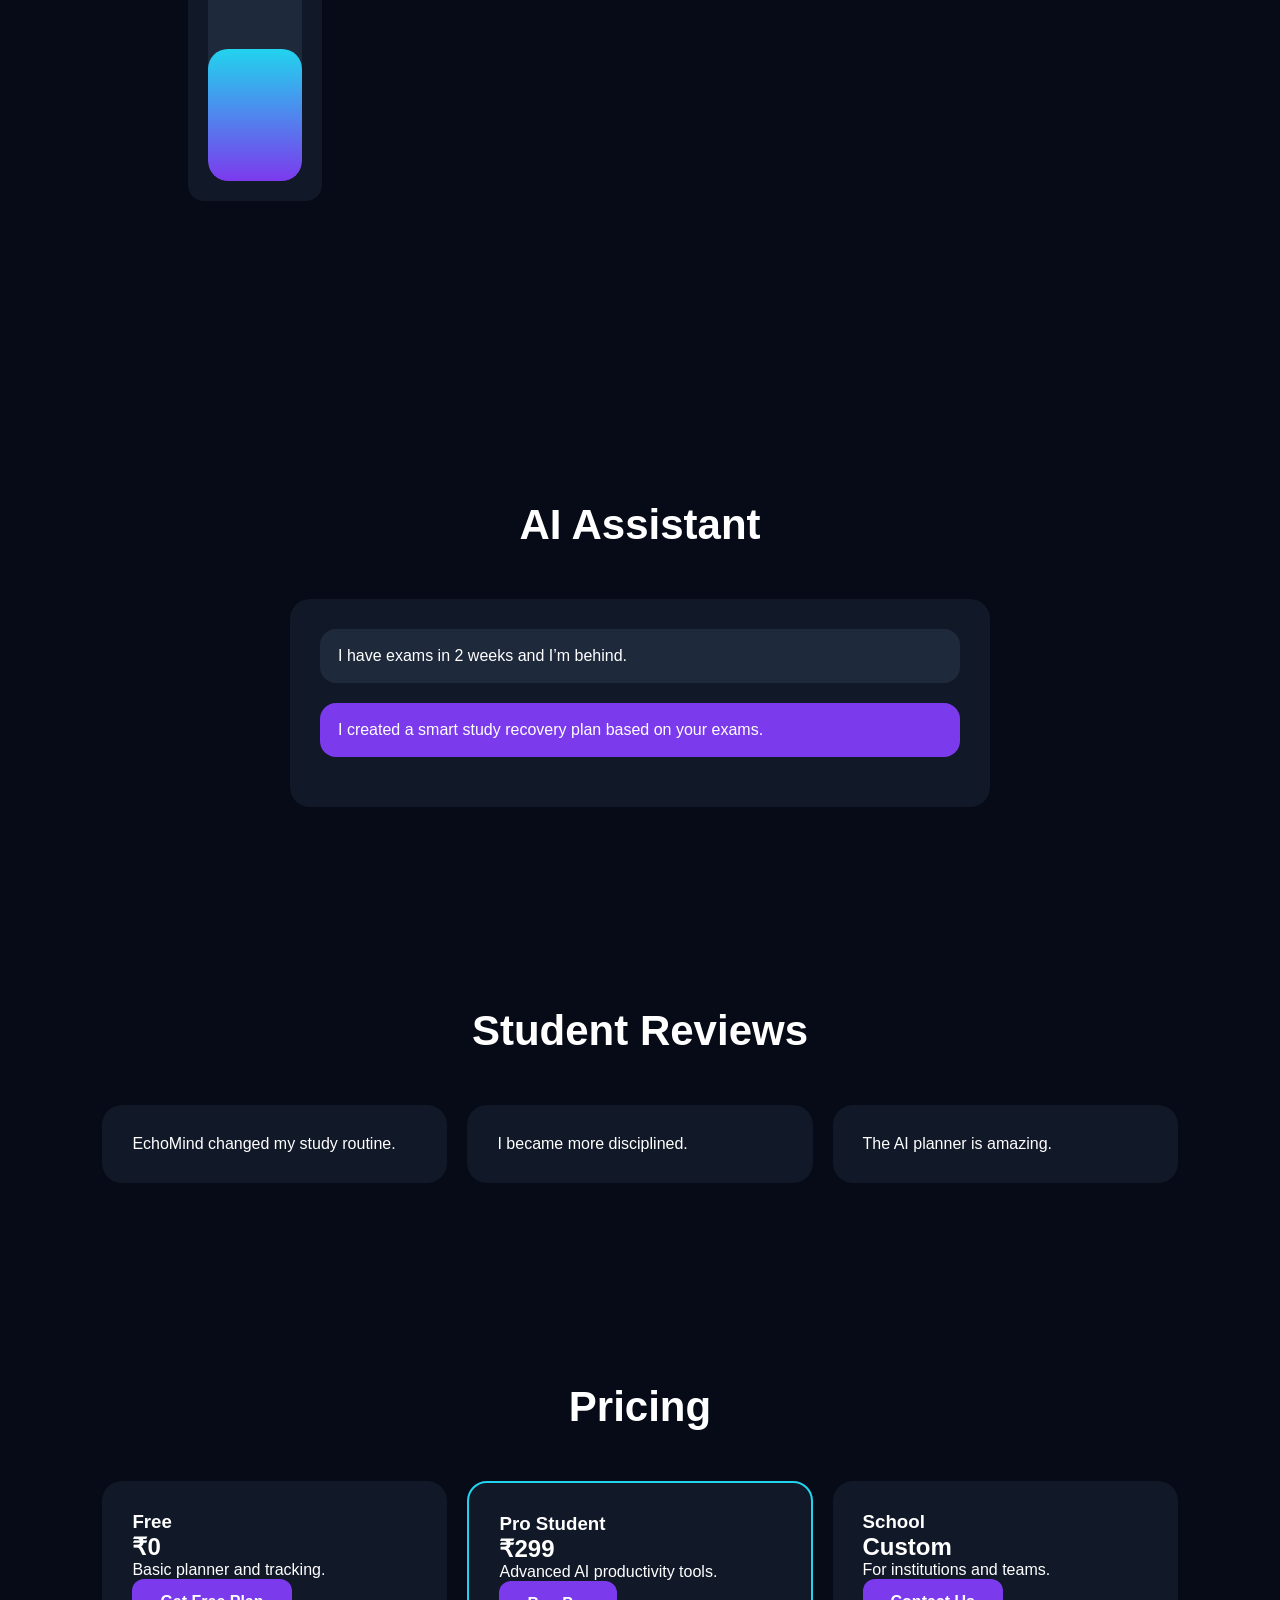
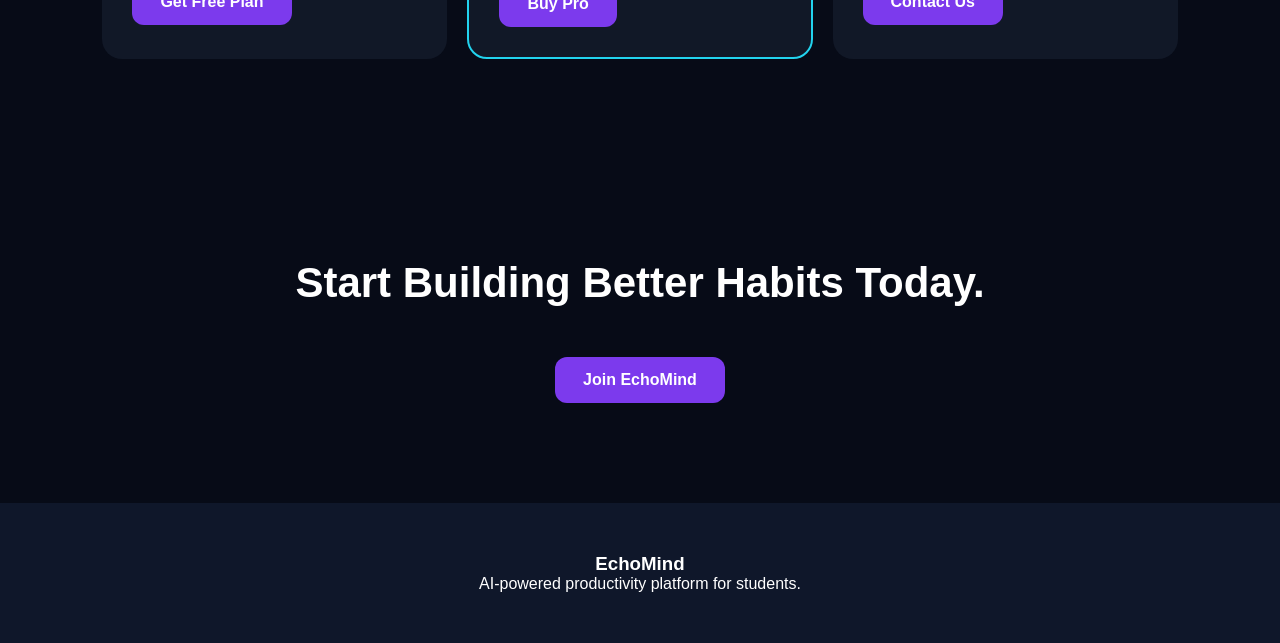
==== commit 99c26d23: "Add productivity features to index.html Added Pomodoro timer, daily study schedule, study streak, AI" ====
--- a/index.html
+++ b/index.html
@@ -191,7 +191,141 @@
     <div class="weekly-section">
 
       <h2>Weekly Productivity</h2>
-
+<!-- ADD THIS INSIDE index.html -->
+<!-- PLACE BELOW WEEKLY PRODUCTIVITY SECTION -->
+
+<!-- REAL POMODORO TIMER -->
+
+<section class="pomodoro-section">
+
+  <h2>Pomodoro Focus Timer</h2>
+
+  <div class="pomodoro-box">
+
+    <h1 id="pomodoroTime">
+      25:00
+    </h1>
+
+    <div class="pomodoro-buttons">
+
+      <button id="startTimer">
+        Start
+      </button>
+
+      <button id="pauseTimer">
+        Pause
+      </button>
+
+      <button id="resetTimer">
+        Reset
+      </button>
+
+    </div>
+
+  </div>
+
+</section>
+
+<!-- DAILY STUDY SCHEDULE -->
+
+<section class="schedule-section">
+
+  <h2>Daily Study Schedule</h2>
+
+  <div class="schedule-app">
+
+    <div class="schedule-inputs">
+
+      <input
+        type="time"
+        id="scheduleTime"
+      >
+
+      <input
+        type="text"
+        id="scheduleTask"
+        placeholder="Enter subject or task"
+      >
+
+      <button id="addScheduleBtn">
+        Add
+      </button>
+
+    </div>
+
+    <ul id="scheduleList"></ul>
+
+  </div>
+
+</section>
+
+<!-- STREAK SECTION -->
+
+<section class="streak-section">
+
+  <h2>Study Streak</h2>
+
+  <div class="streak-box">
+
+    <h1 id="streakCount">
+      0 🔥
+    </h1>
+
+    <button id="increaseStreak">
+      Complete Productive Day
+    </button>
+
+  </div>
+
+</section>
+
+<!-- AI STUDY GENERATOR -->
+
+<section class="ai-planner-section">
+
+  <h2>AI Study Generator</h2>
+
+  <div class="ai-planner-box">
+
+    <input
+      type="text"
+      id="examInput"
+      placeholder="Example: Exams in 10 days"
+    >
+
+    <button id="generatePlanBtn">
+      Generate Plan
+    </button>
+
+    <div id="studyPlanOutput"></div>
+
+  </div>
+
+</section>
+
+<!-- PROFILE -->
+
+<section class="profile-section">
+
+  <h2>Your Profile</h2>
+
+  <div class="profile-card">
+
+    <h3 id="profileEmail">
+      Student User
+    </h3>
+
+    <p>
+      Productivity Level: High
+    </p>
+
+    <p>
+      EchoMind Pro Member
+    </p>
+
+  </div>
+
+</section>
       <div class="weekly-grid">
 
         <div class="day-card">
--- a/style.css
+++ b/style.css
@@ -314,3 +314,74 @@
   }
 
 }
+/* WEEKLY PRODUCTIVITY */
+
+.weekly-section{
+  margin-top:60px;
+}
+
+.weekly-grid{
+  display:grid;
+  grid-template-columns:repeat(auto-fit,minmax(120px,1fr));
+  gap:20px;
+  margin-top:30px;
+}
+
+.day-card{
+  background:#111827;
+  padding:20px;
+  border-radius:16px;
+  text-align:center;
+}
+
+.week-bar{
+  width:100%;
+  height:220px;
+  background:#1e293b;
+  border-radius:20px;
+  overflow:hidden;
+  display:flex;
+  align-items:flex-end;
+  margin-top:20px;
+}
+
+.week-fill{
+  width:100%;
+  border-radius:20px;
+  background:linear-gradient(
+    180deg,
+    #22d3ee,
+    #7c3aed
+  );
+  transition:0.5s;
+}
+
+/* WEEK DATA */
+
+.mon-fill{
+  height:80%;
+}
+
+.tue-fill{
+  height:65%;
+}
+
+.wed-fill{
+  height:90%;
+}
+
+.thu-fill{
+  height:55%;
+}
+
+.fri-fill{
+  height:75%;
+}
+
+.sat-fill{
+  height:95%;
+}
+
+.sun-fill{
+  height:60%;
+}
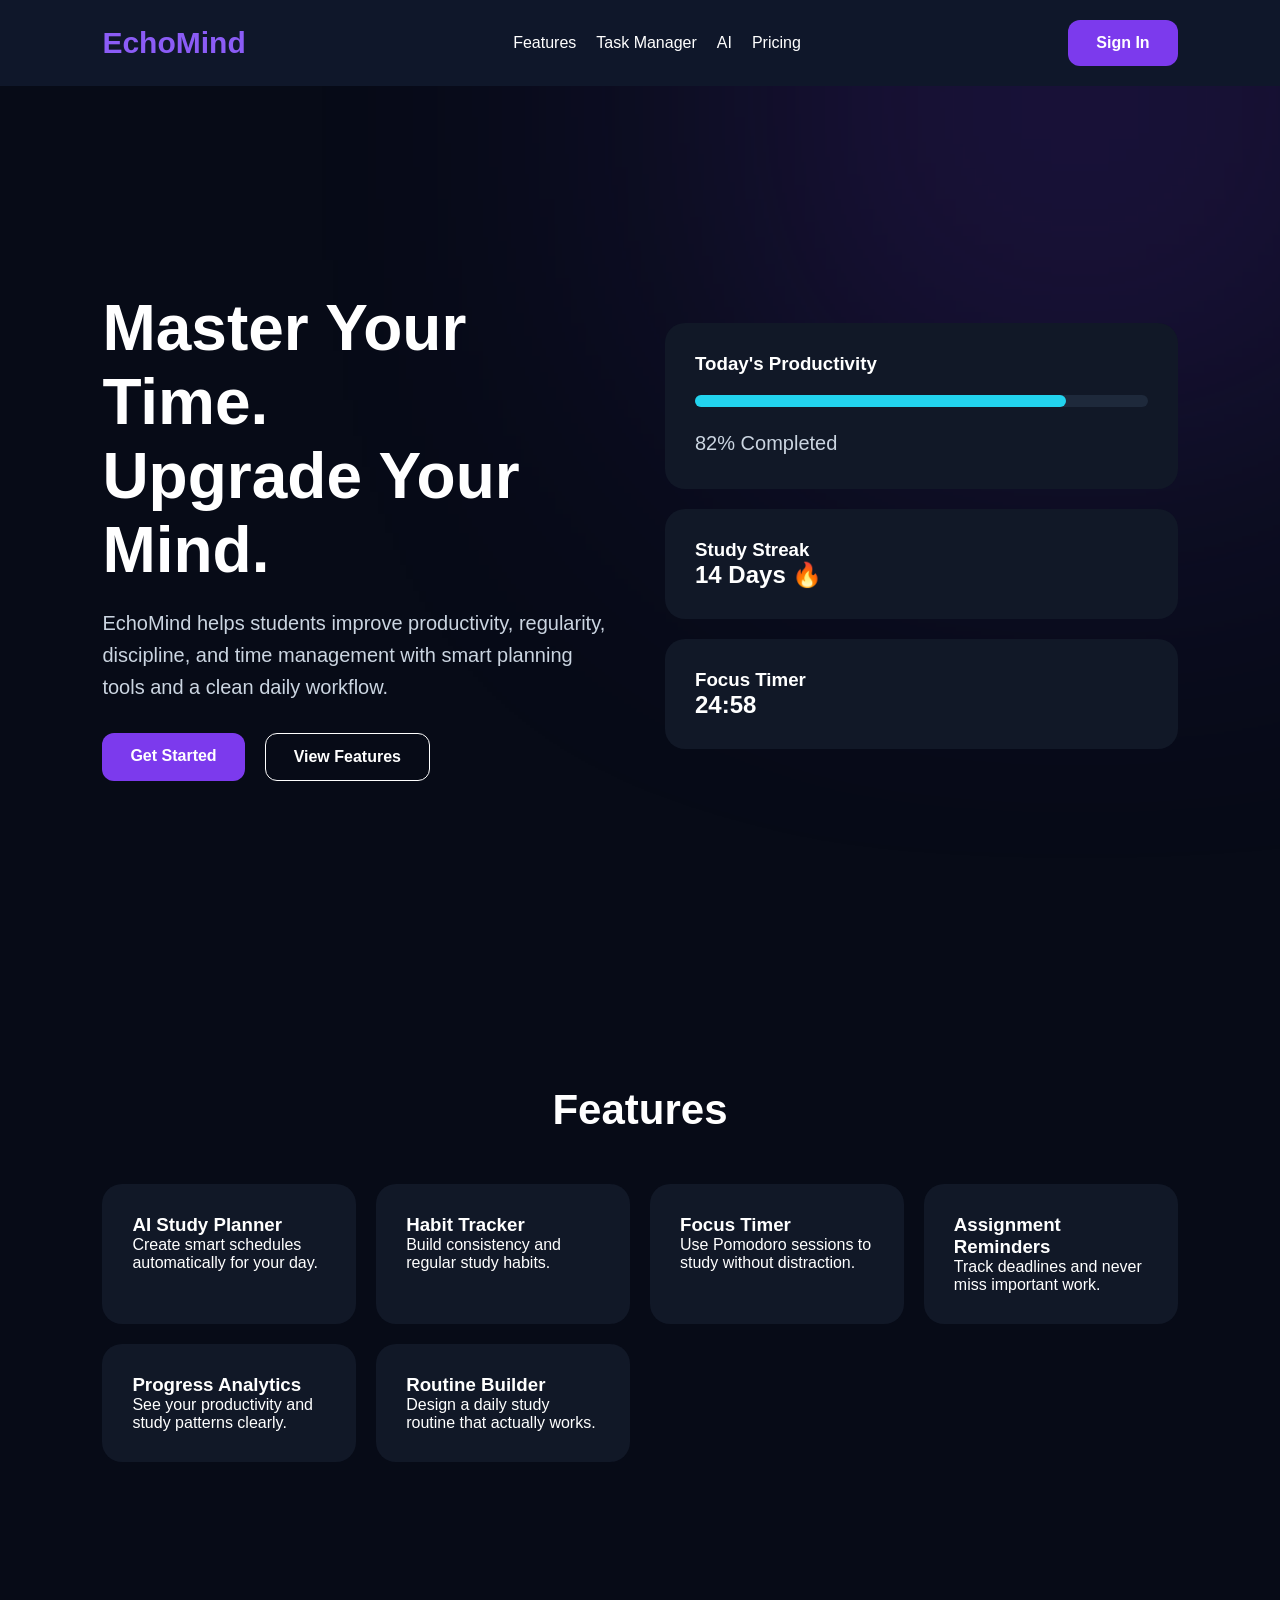
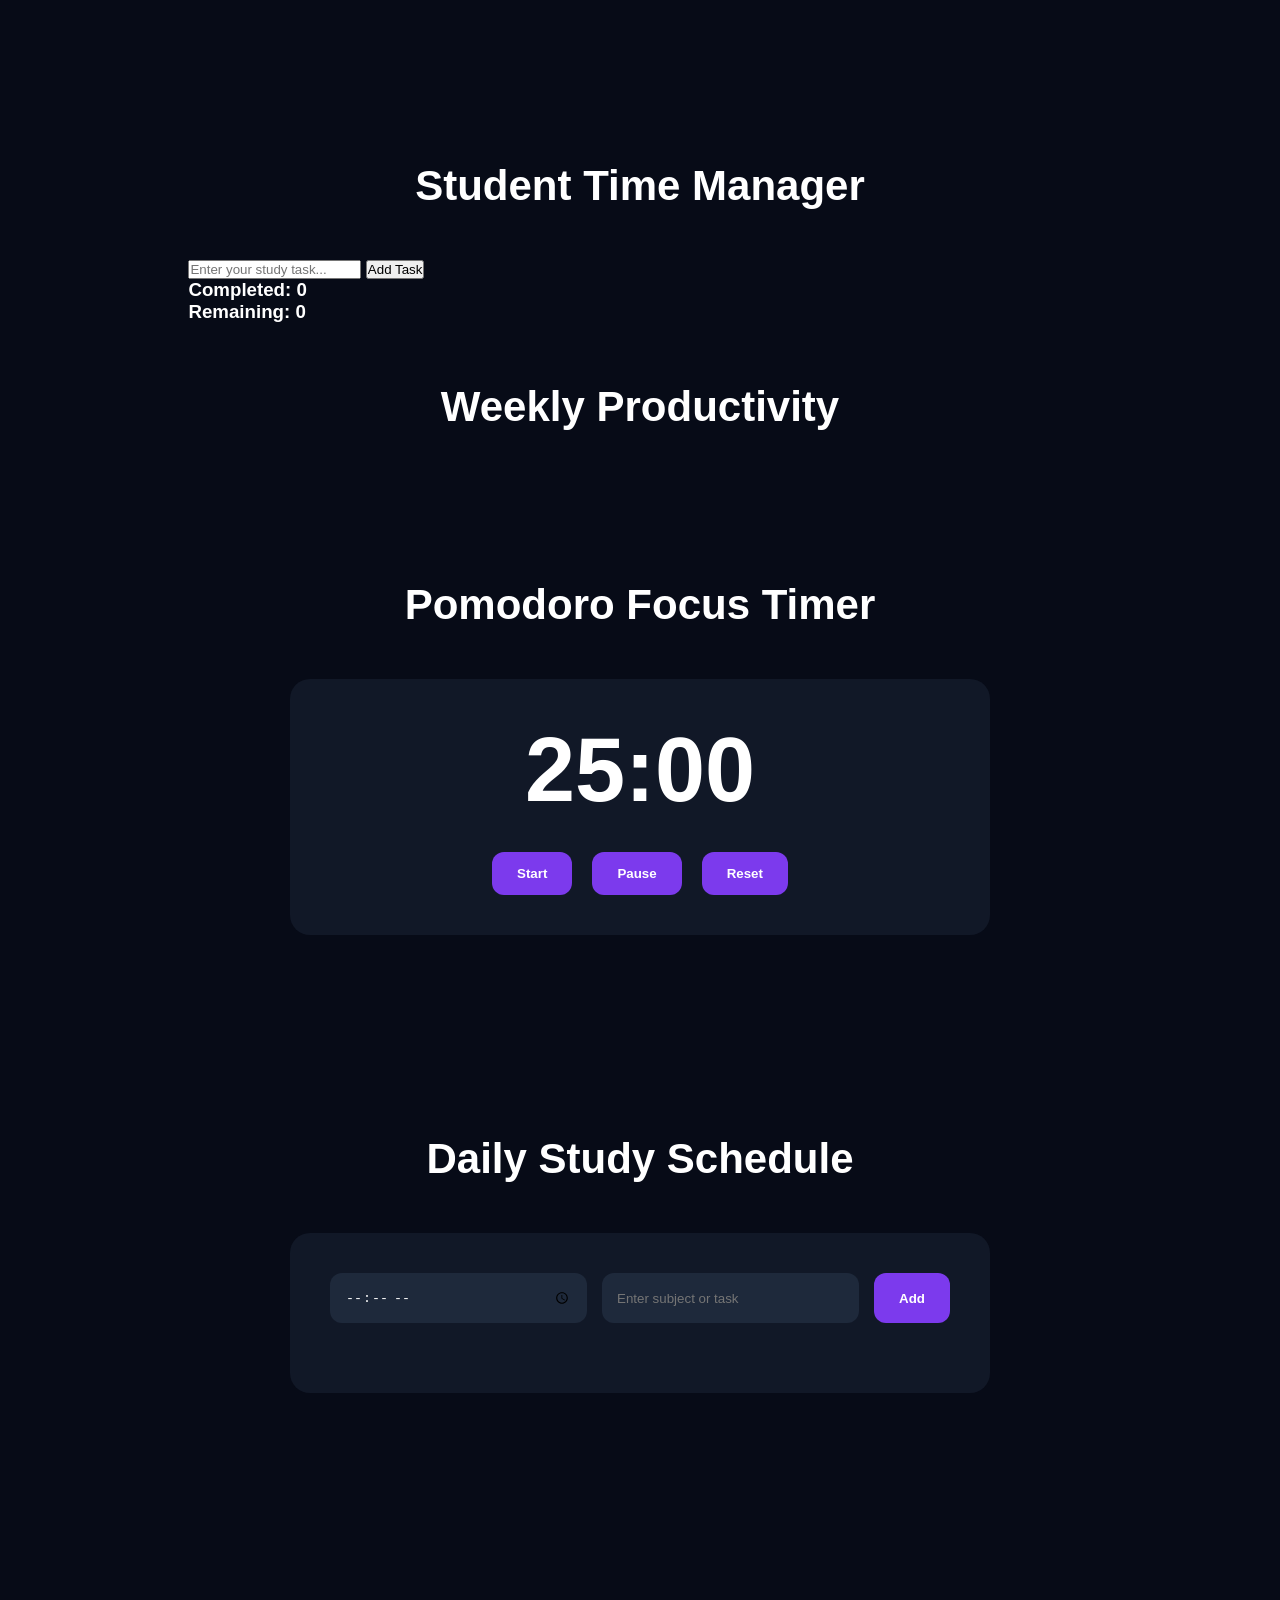
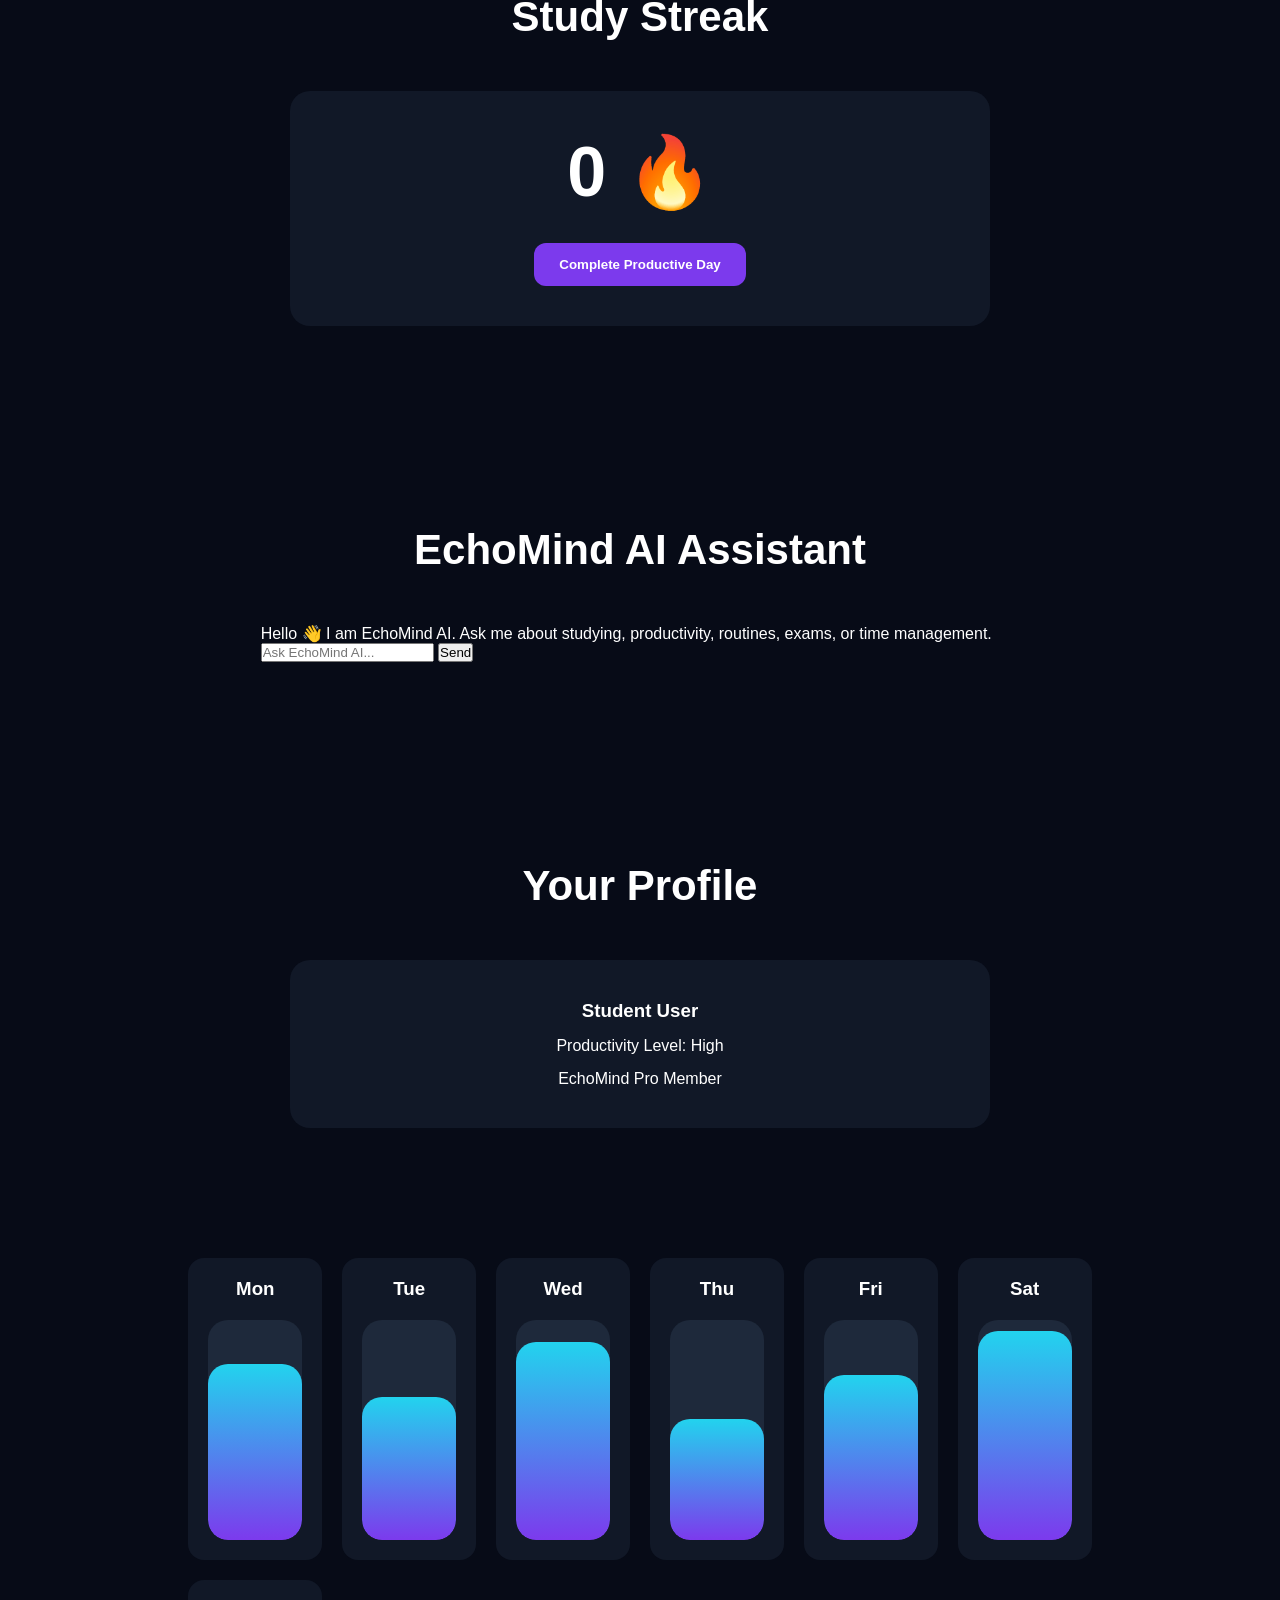
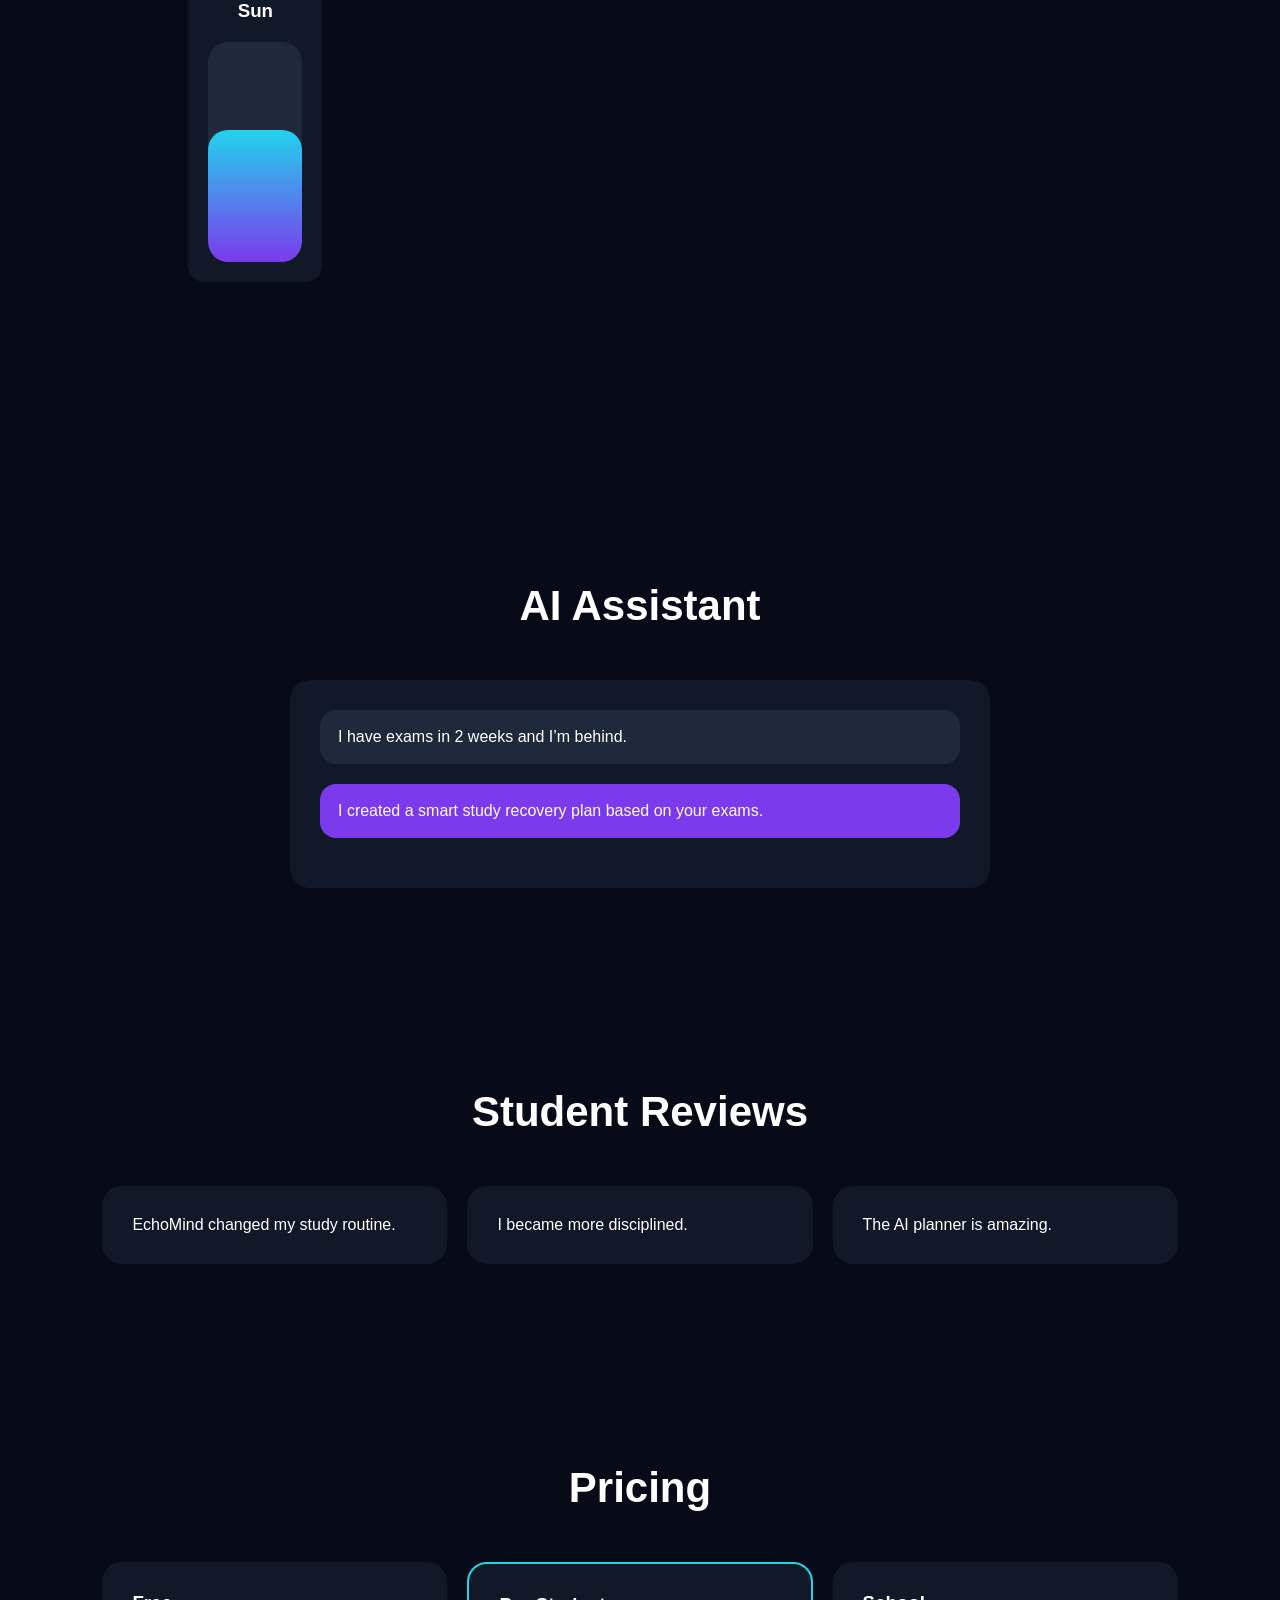
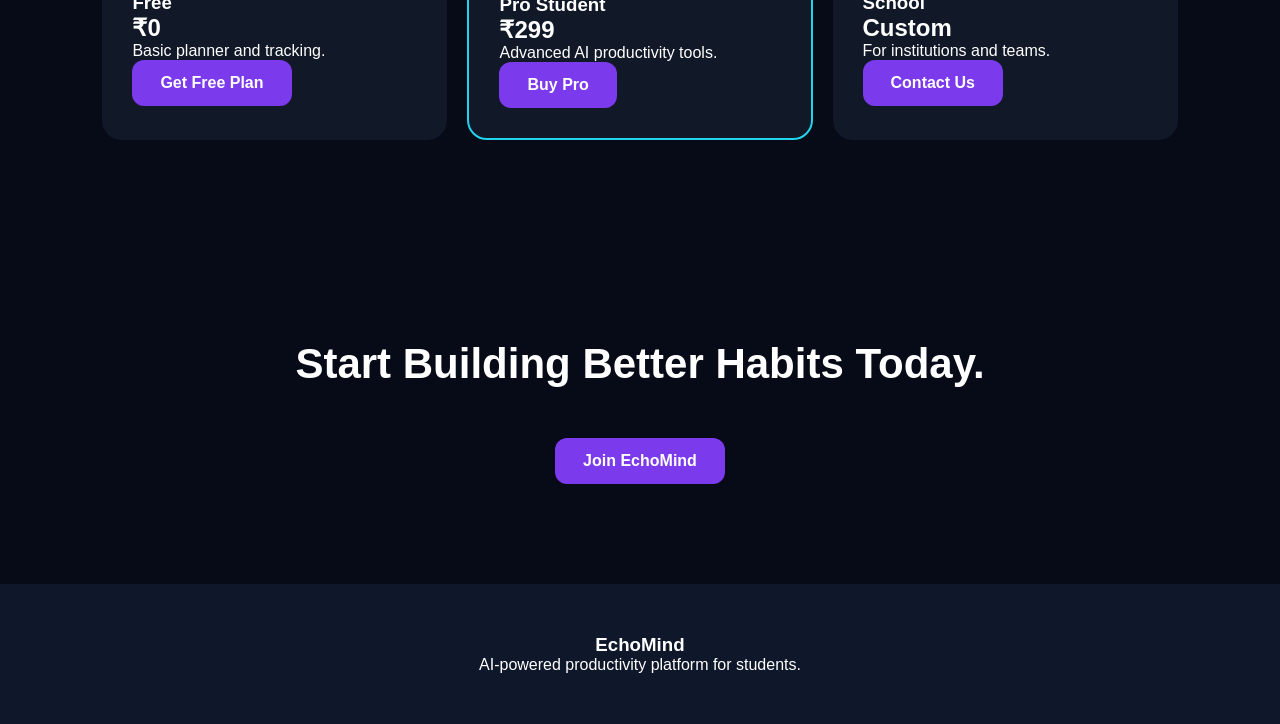
==== commit fc274633: "Update index.html" ====
--- a/index.html
+++ b/index.html
@@ -283,24 +283,45 @@
 
 <section class="ai-planner-section">
 
-  <h2>AI Study Generator</h2>
-
-  <div class="ai-planner-box">
-
-    <input
-      type="text"
-      id="examInput"
-      placeholder="Example: Exams in 10 days"
-    >
-
-    <button id="generatePlanBtn">
-      Generate Plan
-    </button>
-
-    <div id="studyPlanOutput"></div>
+ <!-- AI ASSISTANT -->
+
+<section class="ai-chat-section">
+
+  <h2>
+    EchoMind AI Assistant
+  </h2>
+
+  <div class="chat-container">
+
+    <div id="chatMessages">
+
+      <div class="ai-message">
+        Hello 👋
+        I am EchoMind AI.
+        Ask me about studying,
+        productivity, routines,
+        exams, or time management.
+      </div>
+
+    </div>
+
+    <div class="chat-input-area">
+
+      <input
+        type="text"
+        id="userInput"
+        placeholder="Ask EchoMind AI..."
+      >
+
+      <button id="sendBtn">
+        Send
+      </button>
+
+    </div>
 
   </div>
 
+</section>
 </section>
 
 <!-- PROFILE -->
--- a/style.css
+++ b/style.css
@@ -385,3 +385,128 @@
 .sun-fill{
   height:60%;
 }
+/* ADD THIS TO BOTTOM OF style.css */
+
+/* POMODORO */
+
+.pomodoro-section,
+.schedule-section,
+.streak-section,
+.ai-planner-section,
+.profile-section{
+  padding:100px 8%;
+}
+
+.pomodoro-box,
+.schedule-app,
+.streak-box,
+.ai-planner-box,
+.profile-card{
+  max-width:700px;
+  margin:auto;
+  background:#111827;
+  padding:40px;
+  border-radius:20px;
+  text-align:center;
+}
+
+#pomodoroTime{
+  font-size:90px;
+  margin-bottom:30px;
+}
+
+.pomodoro-buttons{
+  display:flex;
+  justify-content:center;
+  gap:20px;
+  flex-wrap:wrap;
+}
+
+.pomodoro-buttons button,
+.schedule-inputs button,
+#increaseStreak,
+#generatePlanBtn{
+  padding:14px 25px;
+  border:none;
+  border-radius:12px;
+  background:#7c3aed;
+  color:white;
+  font-weight:bold;
+  cursor:pointer;
+}
+
+/* SCHEDULE */
+
+.schedule-inputs{
+  display:flex;
+  gap:15px;
+  margin-bottom:30px;
+  flex-wrap:wrap;
+}
+
+.schedule-inputs input{
+  flex:1;
+  padding:15px;
+  border:none;
+  border-radius:12px;
+  background:#1e293b;
+  color:white;
+}
+
+#scheduleList{
+  list-style:none;
+}
+
+.schedule-item{
+  background:#1e293b;
+  padding:20px;
+  border-radius:12px;
+  margin-bottom:15px;
+  display:flex;
+  justify-content:space-between;
+}
+
+/* STREAK */
+
+#streakCount{
+  font-size:70px;
+  margin-bottom:30px;
+}
+
+/* AI */
+
+#examInput{
+  width:100%;
+  padding:16px;
+  border:none;
+  border-radius:12px;
+  background:#1e293b;
+  color:white;
+  margin-bottom:20px;
+}
+
+#studyPlanOutput{
+  margin-top:30px;
+  text-align:left;
+  line-height:1.8;
+}
+
+/* PROFILE */
+
+.profile-card p{
+  margin-top:15px;
+}
+
+/* MOBILE */
+
+@media(max-width:700px){
+
+  .pomodoro-buttons{
+    flex-direction:column;
+  }
+
+  .schedule-inputs{
+    flex-direction:column;
+  }
+
+}
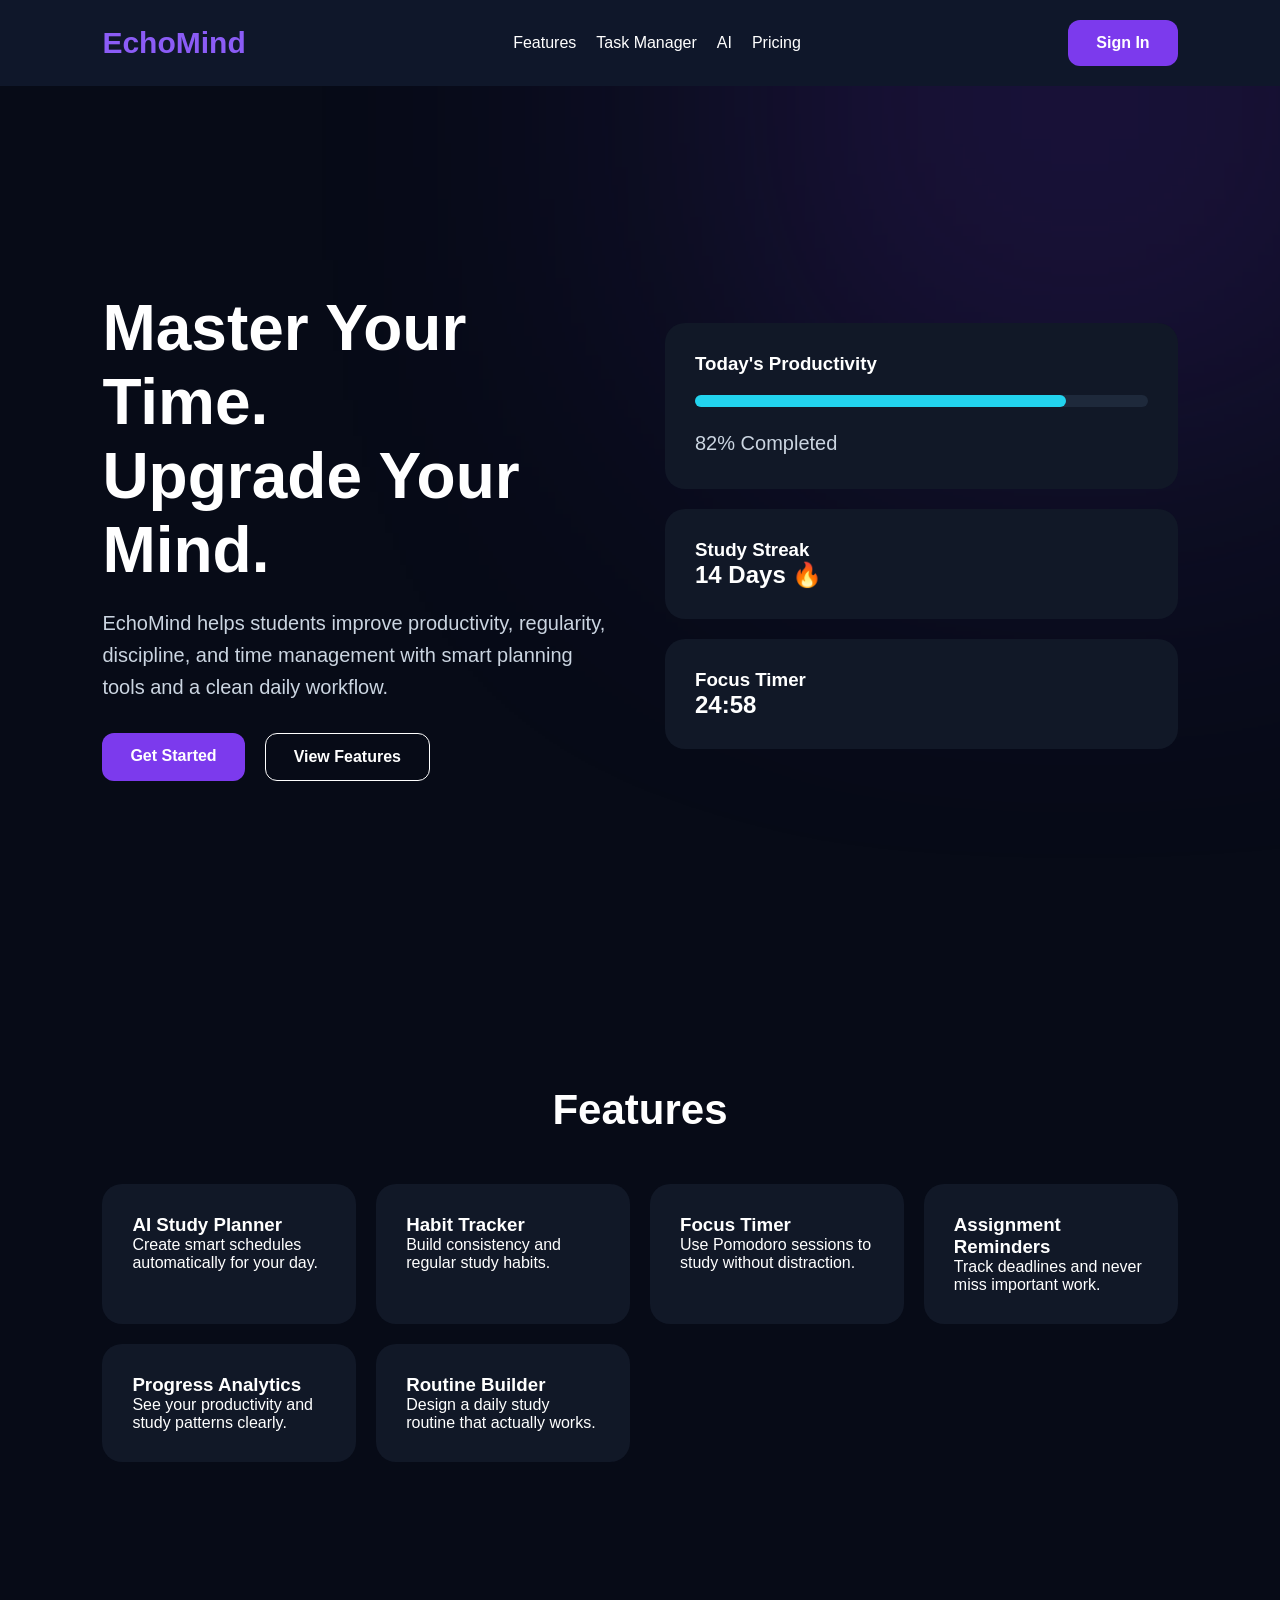
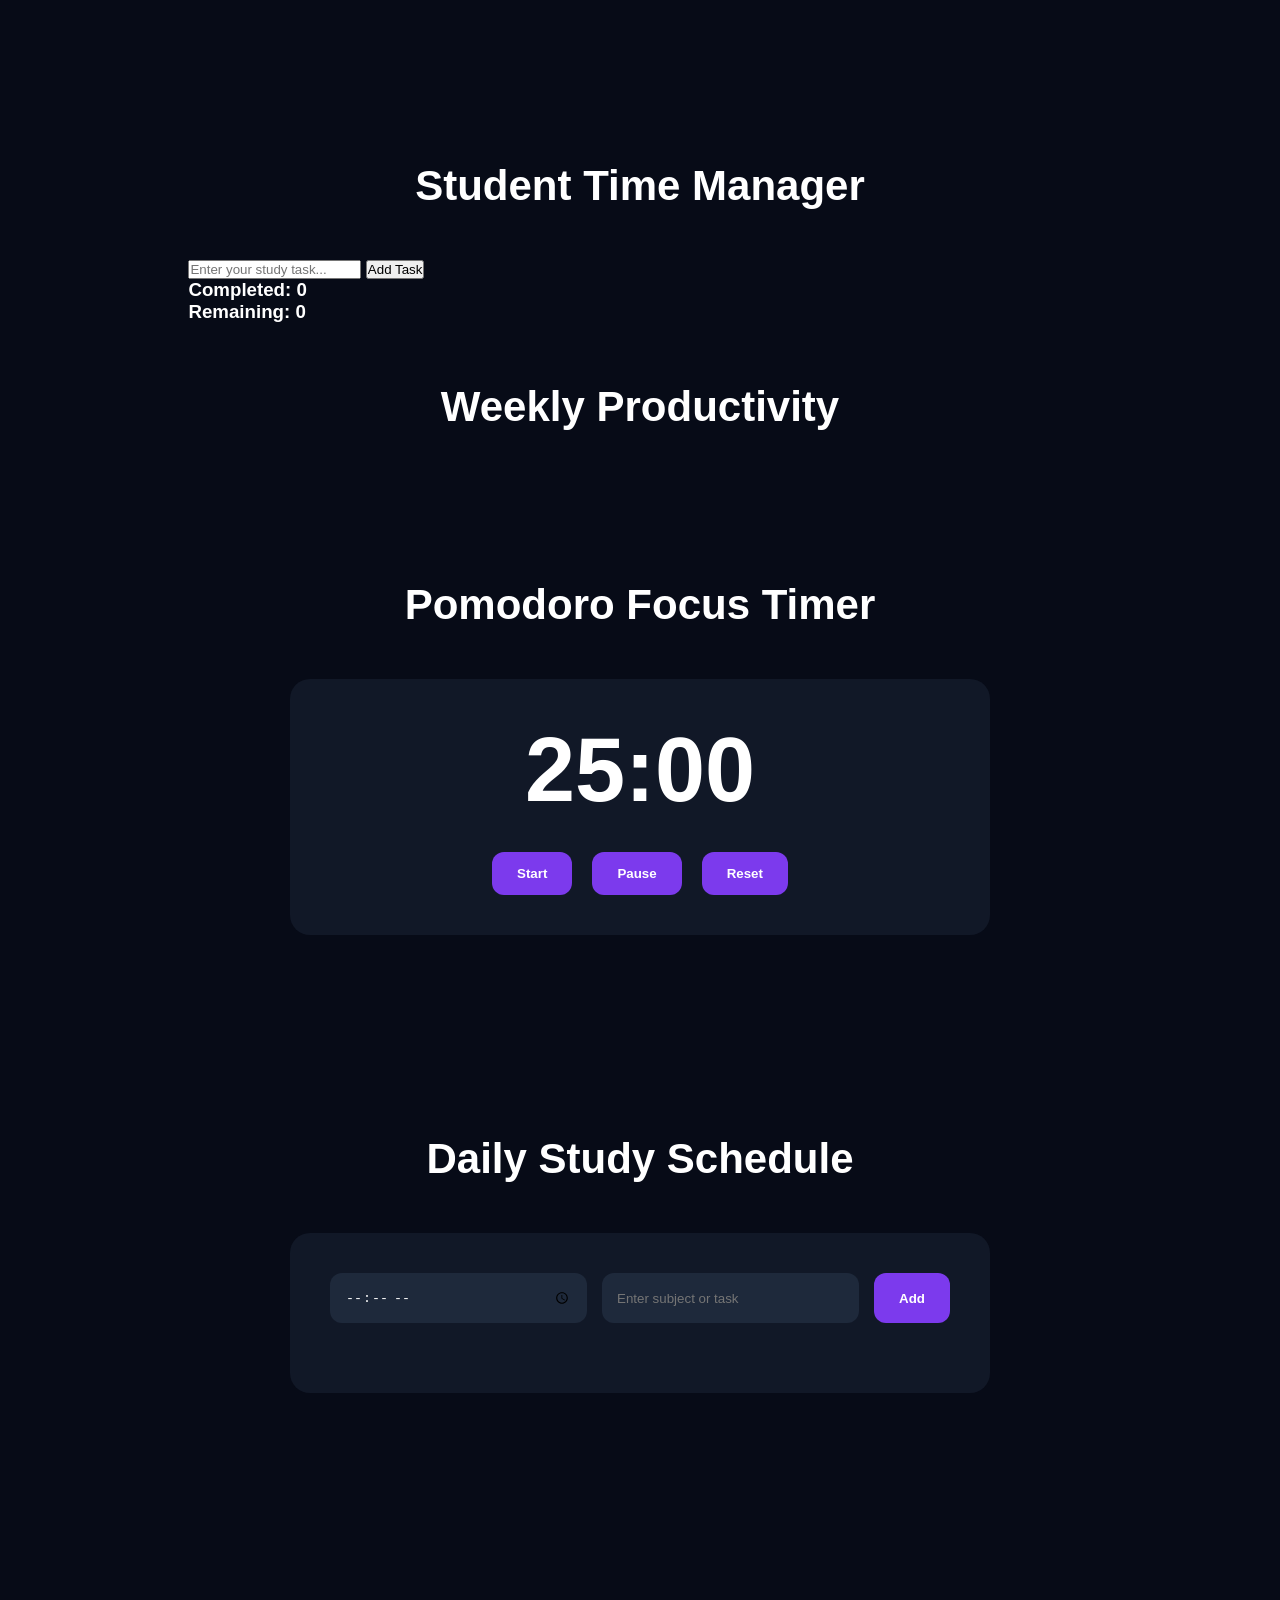
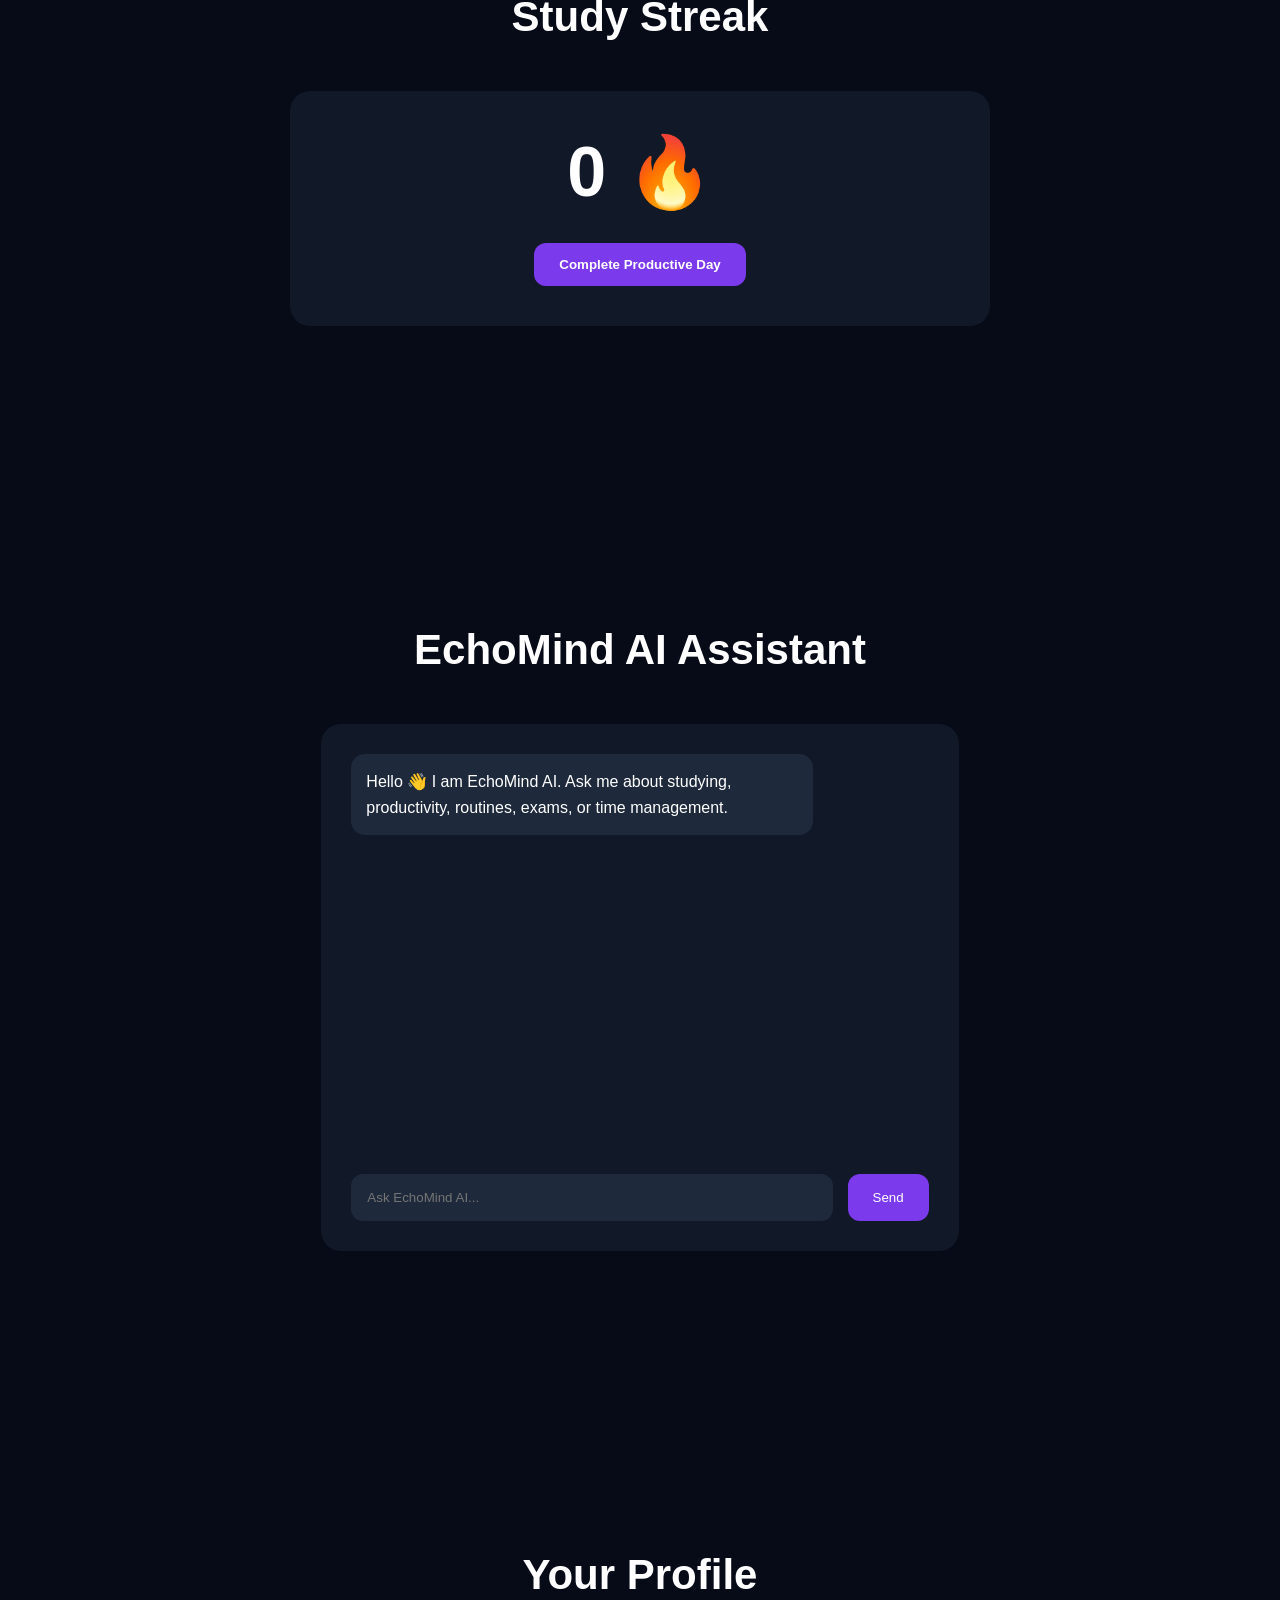
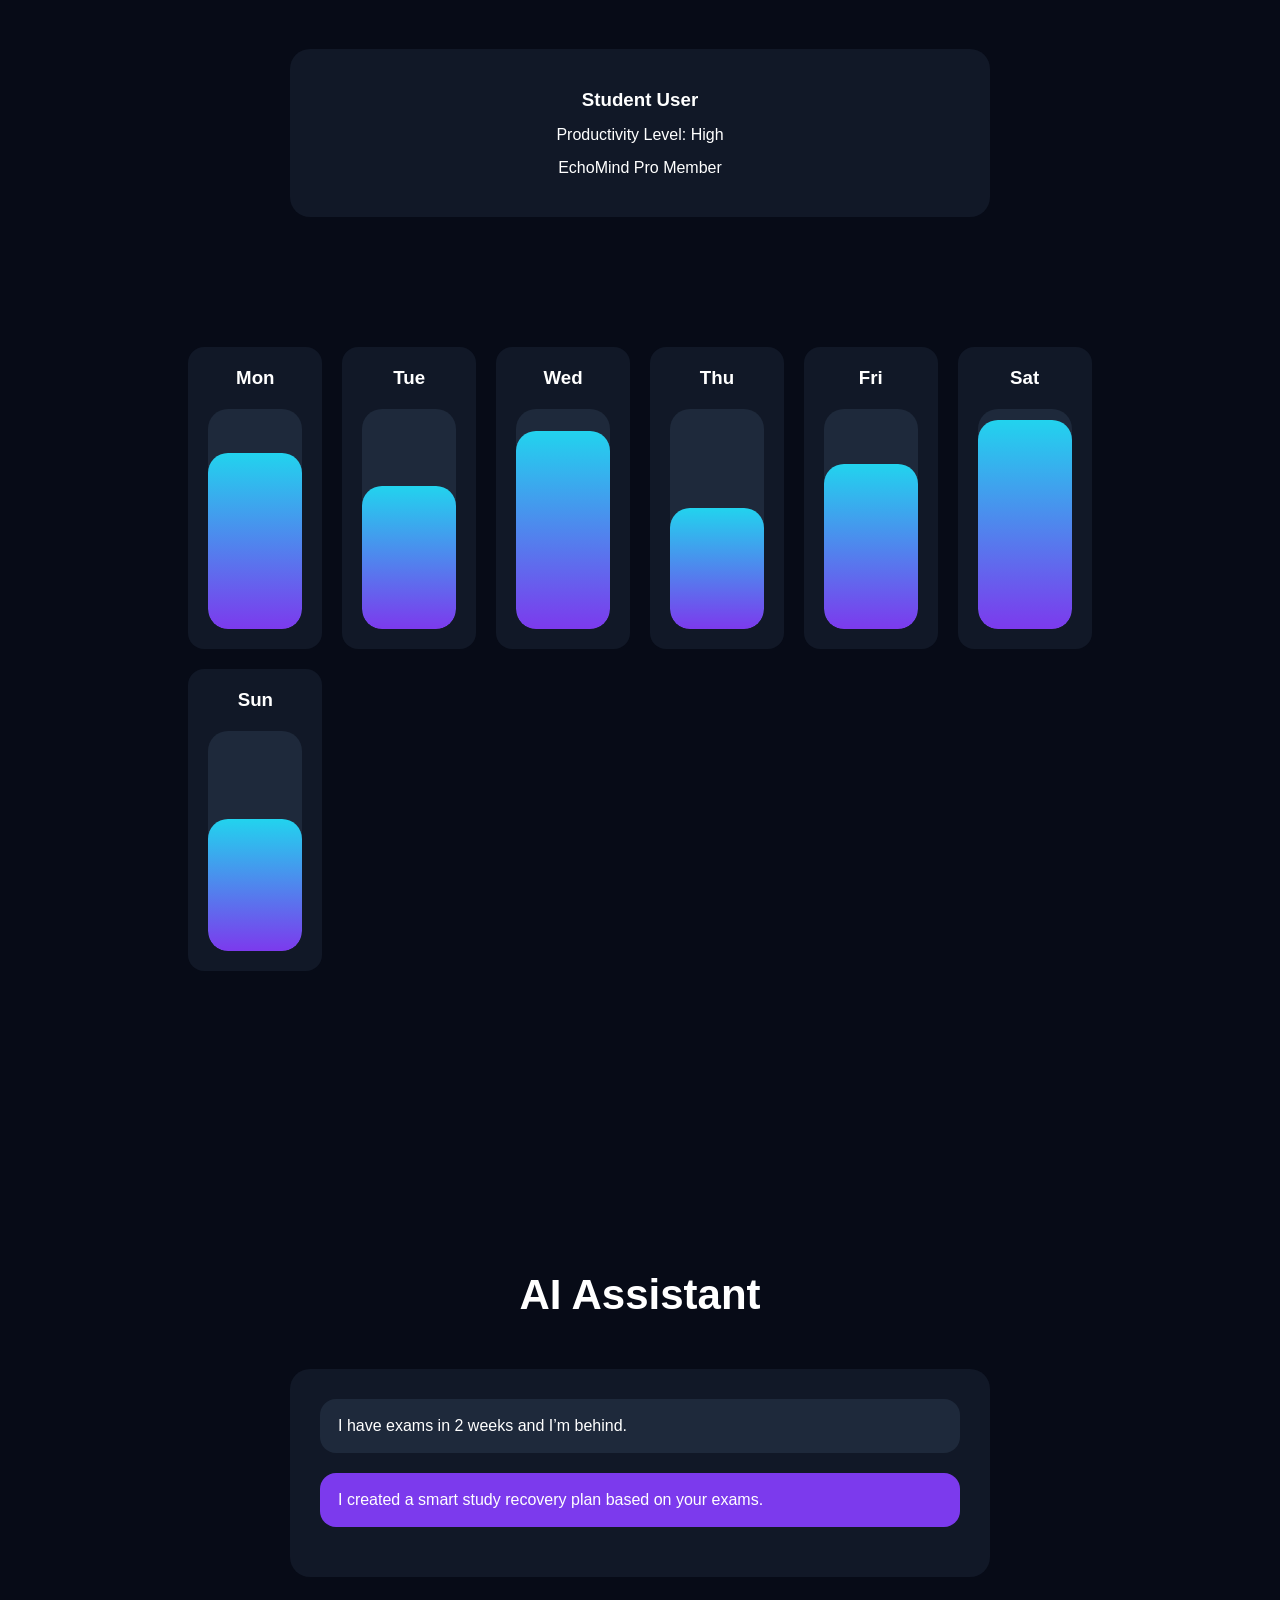
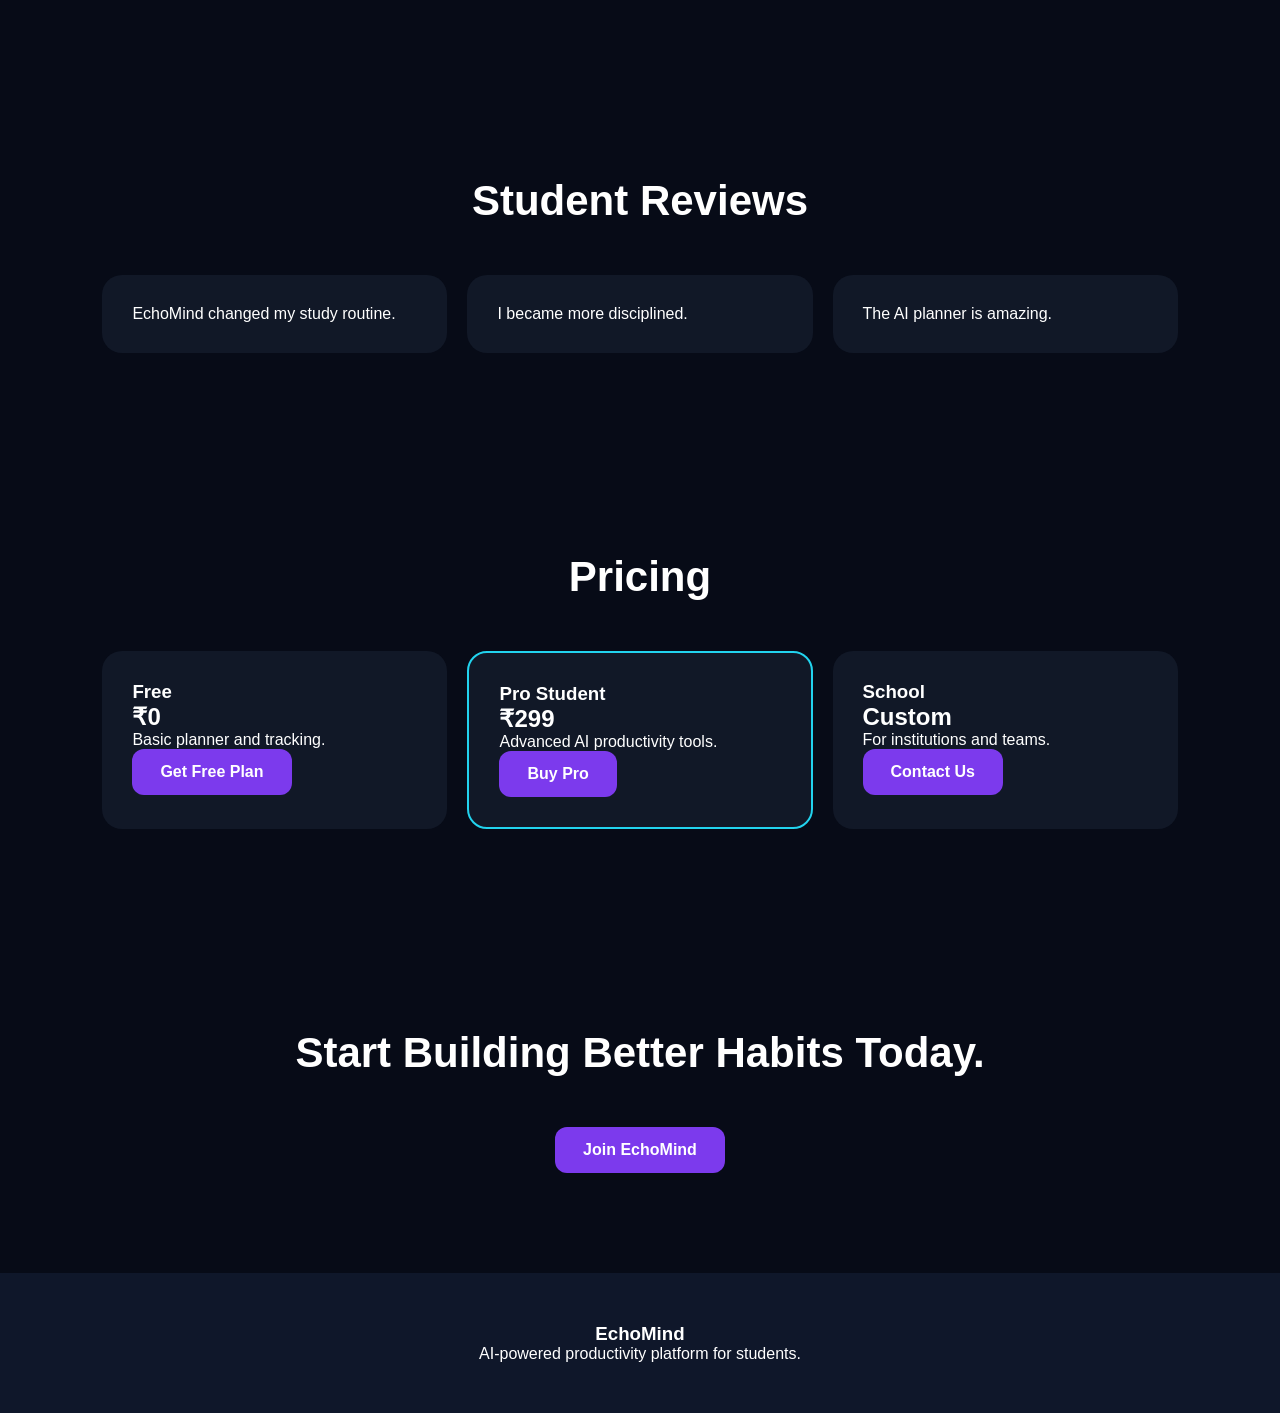
==== commit 62c183bd: "Add favicon link to index.html" ====
--- a/index.html
+++ b/index.html
@@ -5,6 +5,7 @@
 
 <head>
 
+  <link rel="icon" href="favicon.ico">
   <meta charset="UTF-8">
   <meta name="viewport" content="width=device-width, initial-scale=1.0">
 
--- a/style.css
+++ b/style.css
@@ -510,3 +510,74 @@
   }
 
 }
+/* AI CHAT */
+
+.ai-chat-section{
+  padding:100px 8%;
+}
+
+.chat-container{
+  max-width:800px;
+  margin:auto;
+  background:#111827;
+  padding:30px;
+  border-radius:20px;
+}
+
+#chatMessages{
+  height:400px;
+  overflow-y:auto;
+  margin-bottom:20px;
+  display:flex;
+  flex-direction:column;
+  gap:15px;
+}
+
+.ai-message,
+.user-message{
+  padding:15px;
+  border-radius:14px;
+  line-height:1.6;
+  max-width:80%;
+}
+
+.ai-message{
+  background:#1e293b;
+  align-self:flex-start;
+}
+
+.user-message{
+  background:#7c3aed;
+  align-self:flex-end;
+}
+
+.chat-input-area{
+  display:flex;
+  gap:15px;
+}
+
+.chat-input-area input{
+  flex:1;
+  padding:16px;
+  border:none;
+  border-radius:12px;
+  background:#1e293b;
+  color:white;
+}
+
+.chat-input-area button{
+  padding:16px 25px;
+  border:none;
+  border-radius:12px;
+  background:#7c3aed;
+  color:white;
+  cursor:pointer;
+}
+
+@media(max-width:700px){
+
+  .chat-input-area{
+    flex-direction:column;
+  }
+
+}
